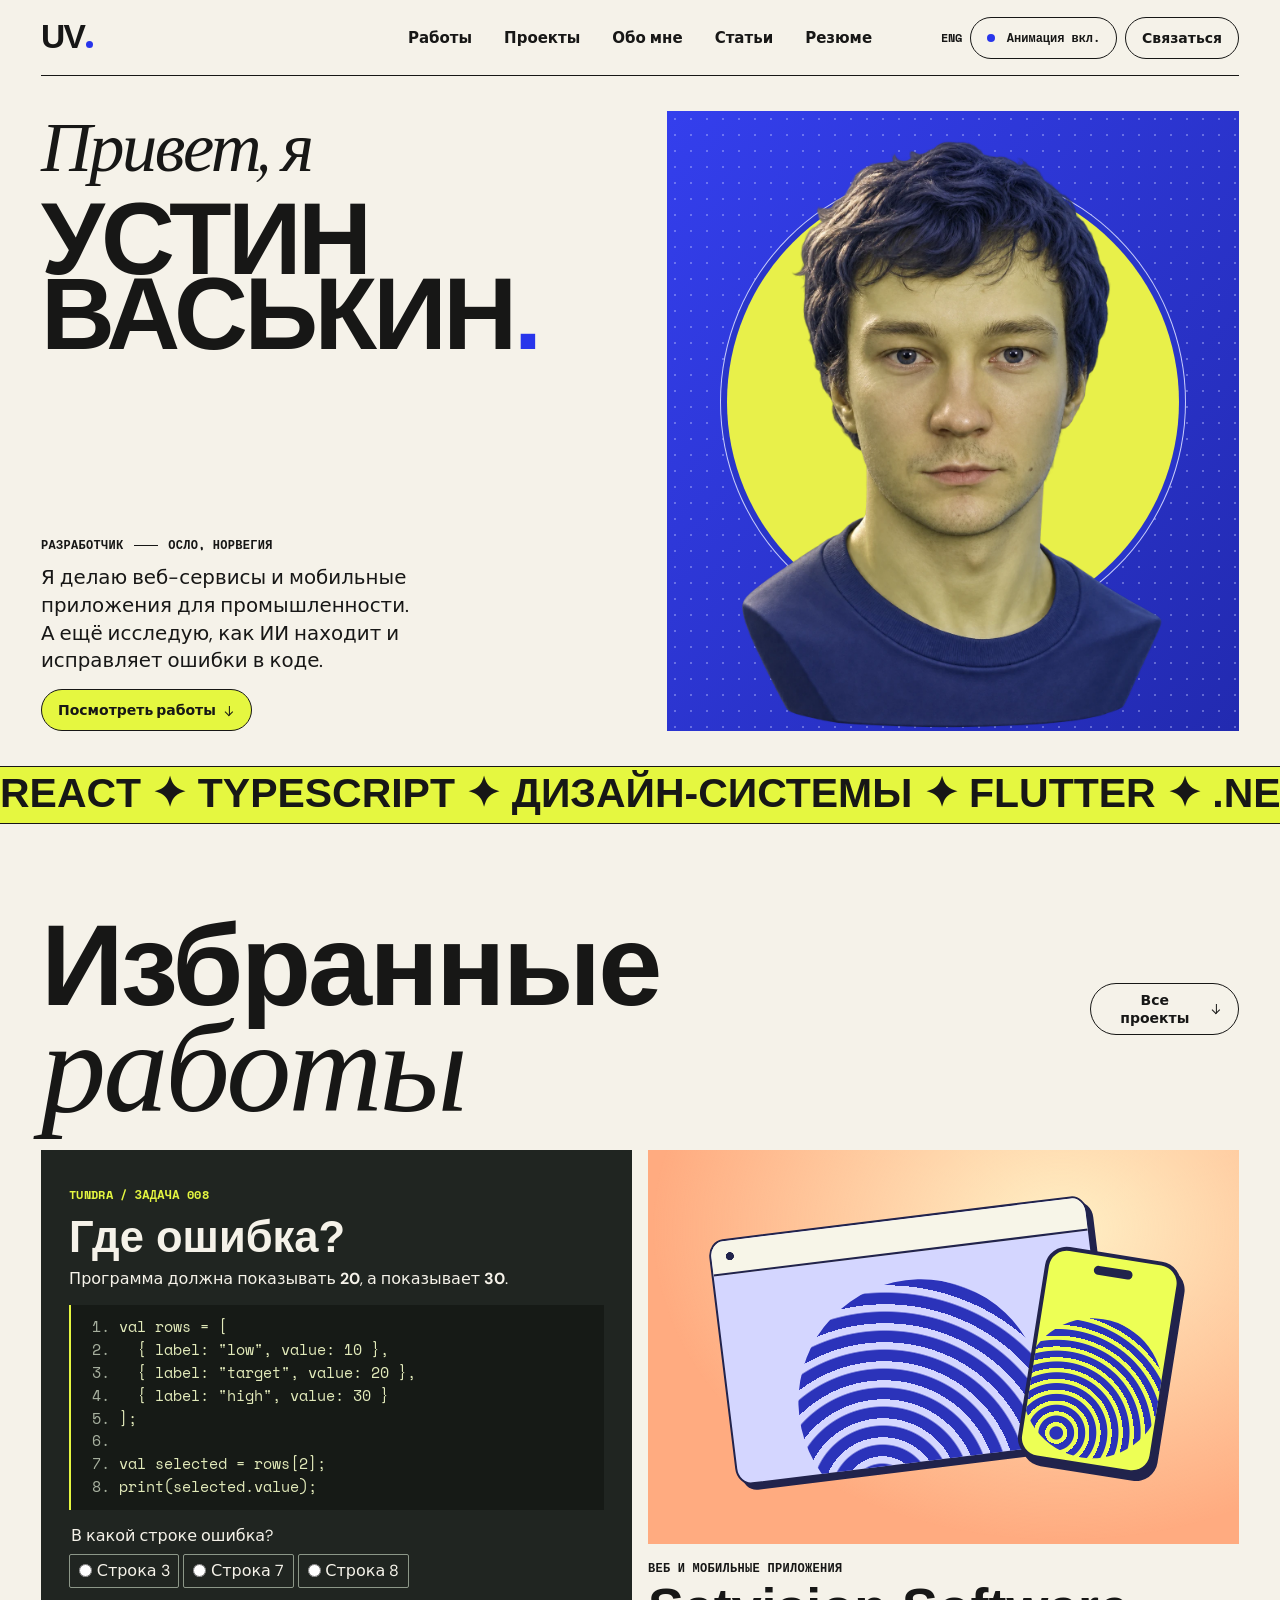
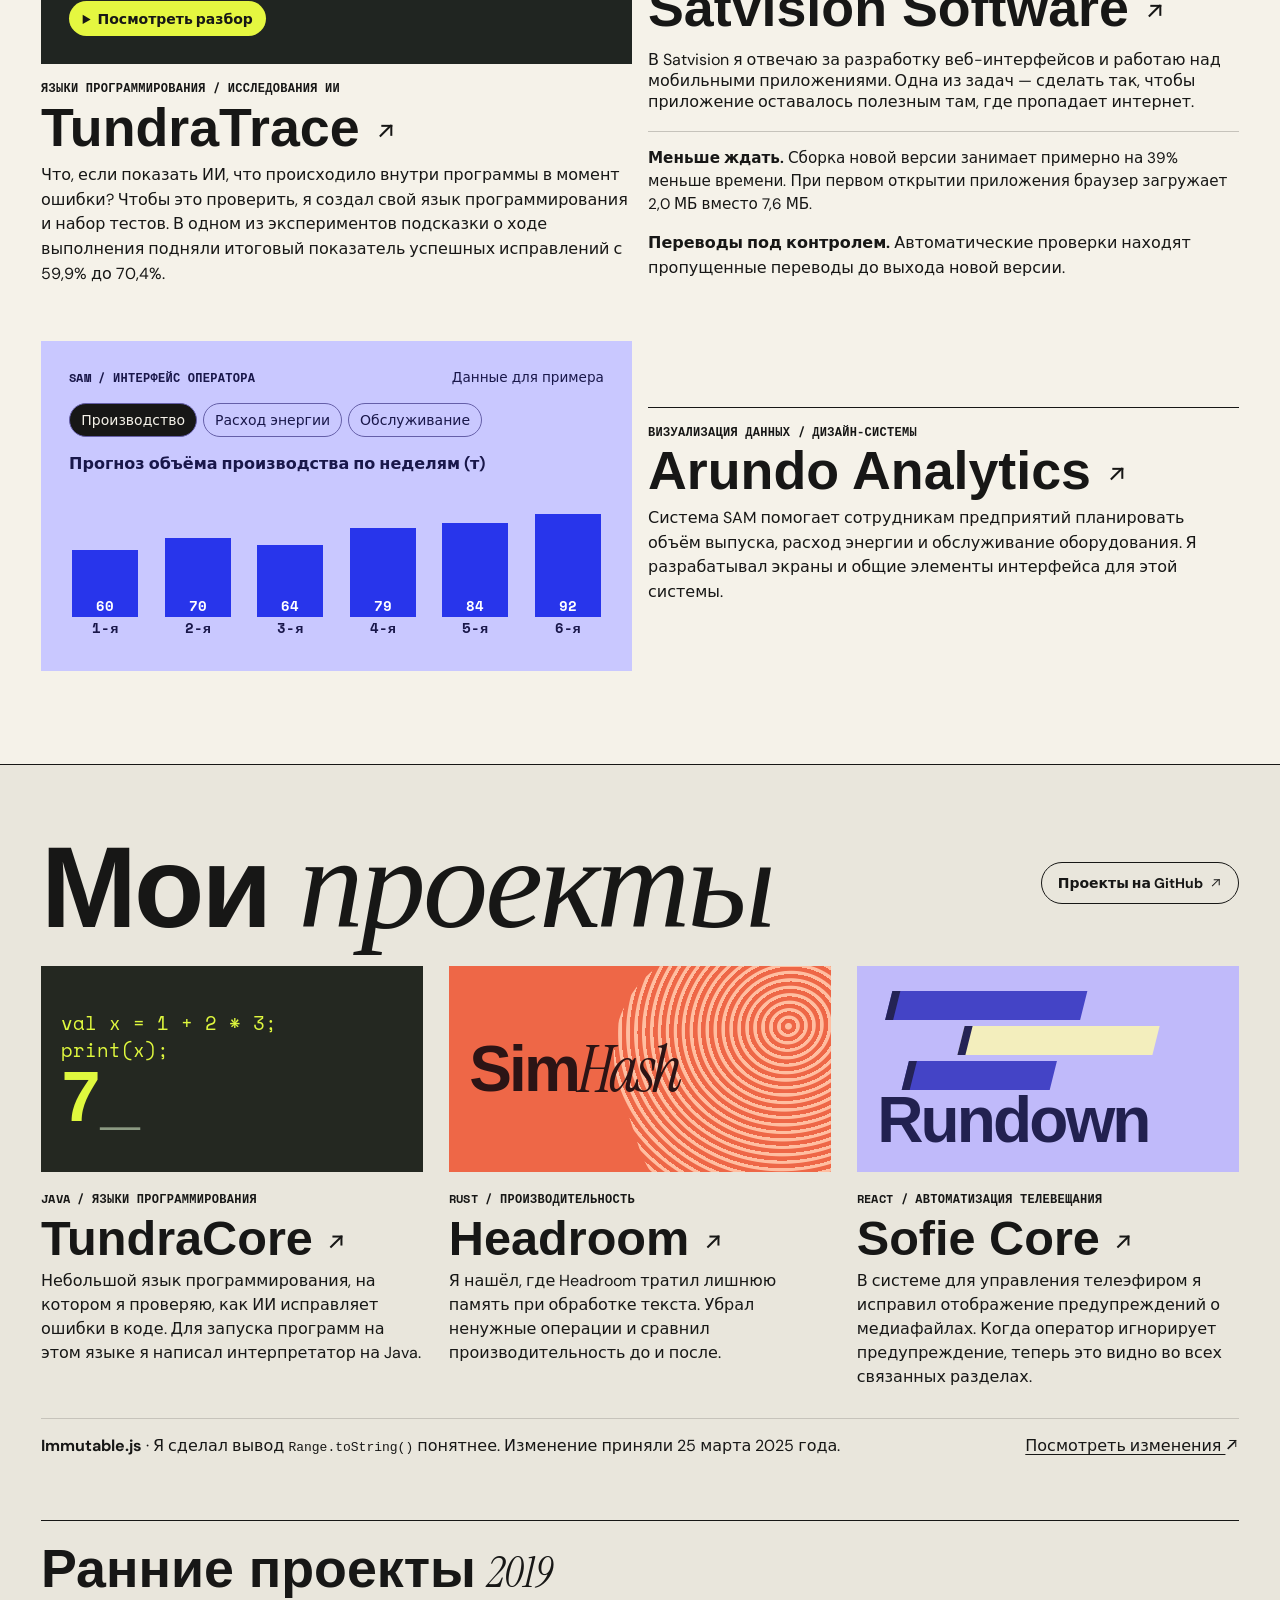
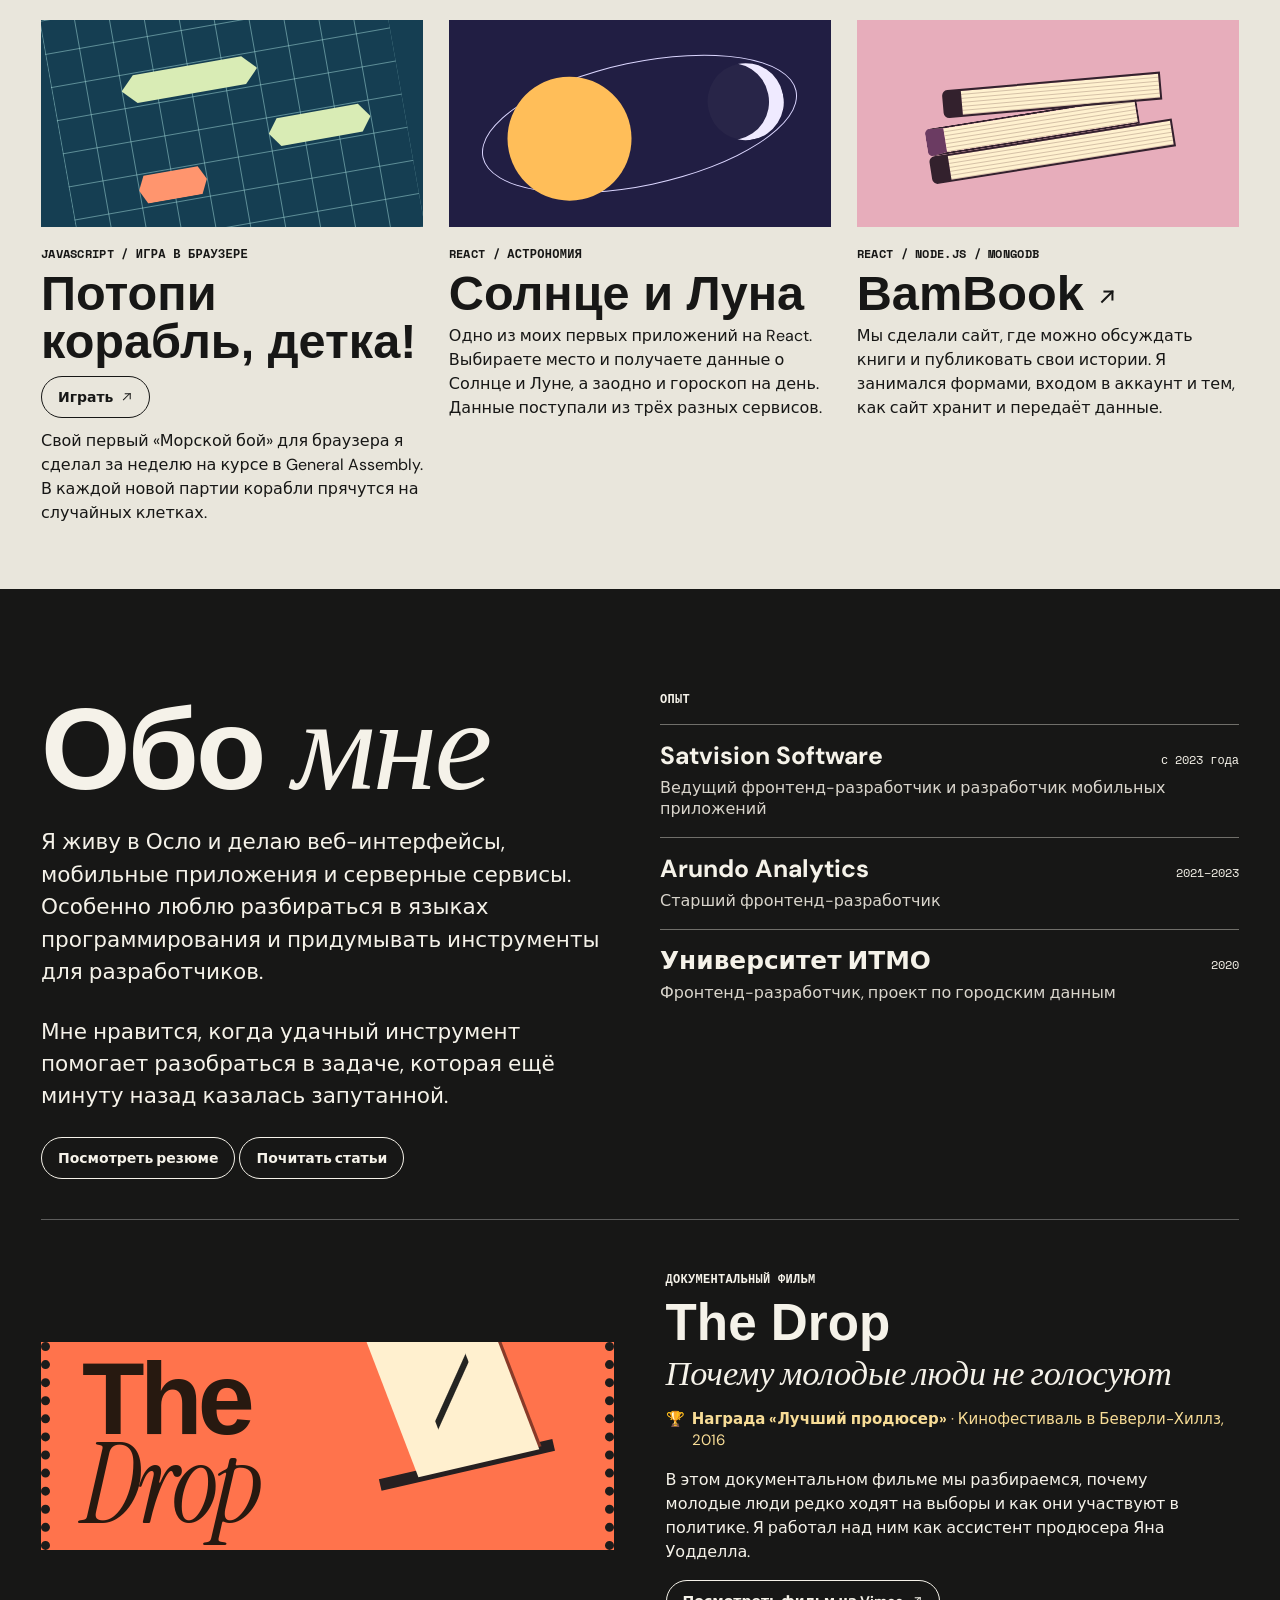
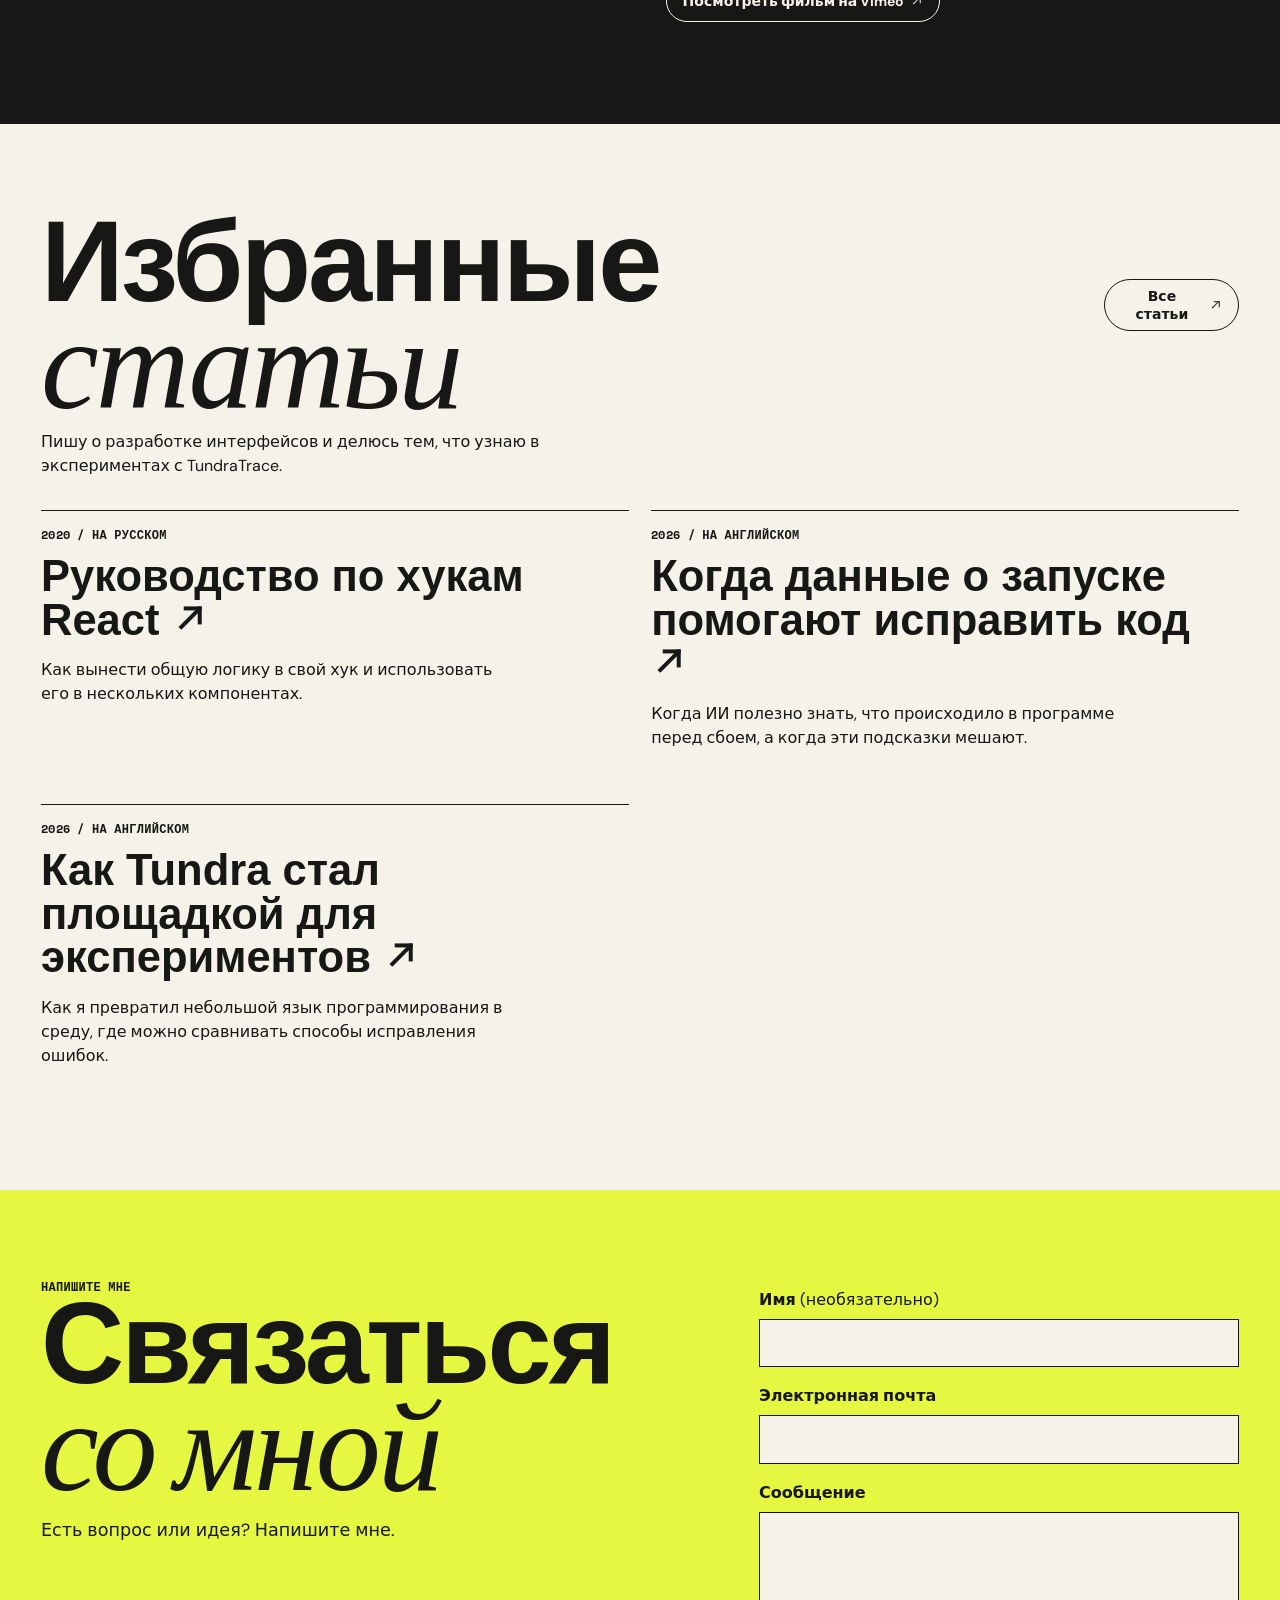
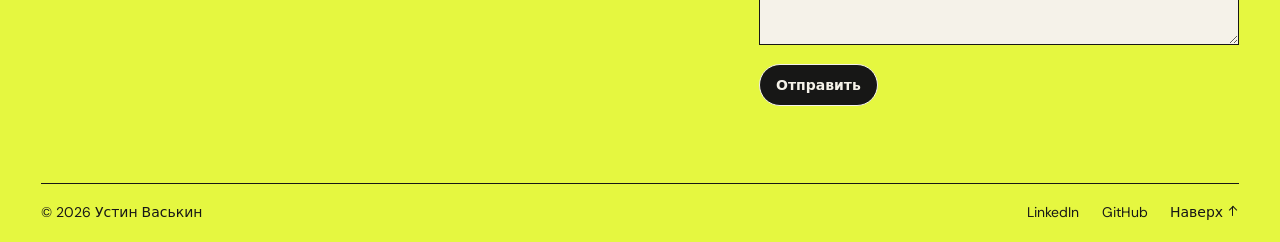
==== ru/index.html @ 50e92cd5 "Make the portfolio accessible to Russian-speaking visitors Add Russian versions of the portfolio, ré" ====
<!doctype html>
<html lang="ru">
<head>
  <meta charset="utf-8">
  <meta name="viewport" content="width=device-width, initial-scale=1">
  <meta name="description" content="Устин Васькин, разработчик из Осло. Мои проекты, статьи и исследования о том, как ИИ исправляет ошибки в коде.">
  <meta name="theme-color" content="#f5f2e9">
  <title>Устин Васькин — разработчик</title>
  <link rel="icon" href="../assets/favicon.svg" type="image/svg+xml">
  <link rel="stylesheet" href="../styles.css?v=12">
  <script src="./app.js?v=2" defer></script>
  <link rel="stylesheet" href="../assets/site-navigation.css?v=7">
  <script src="../assets/site-navigation.js?v=7" defer></script>
</head>
<body id="top">
  <a class="skip-link" href="#main">Перейти к содержимому</a>
  <header class="site-header">
    <div class="topbar">
      <a class="monogram" href="#top" aria-label="Устин Васькин, главная">UV<span class="monogram-dot" aria-hidden="true"></span></a>
      <nav id="site-menu" aria-label="Основная навигация">
        <a href="#work">Работы</a>
        <a href="#showroom">Проекты</a>
        <a href="#about">Обо мне</a>
        <a href="/articles/#start-here" hreflang="en" data-current-section="writing">Статьи</a>
        <a href="./resume.html">Резюме</a>
      </nav>
      <div class="top-actions">
        <a class="lang-switch" href="../" hreflang="en" lang="en" aria-label="English version">ENG</a>

        <button class="motion-toggle" type="button" aria-label="Анимация" aria-pressed="false" hidden>Анимация выкл.</button>
        <button class="pill menu-toggle" type="button" aria-expanded="false" aria-controls="site-menu" hidden>Меню</button>
        <a class="pill top-contact" href="#contact" data-contact-trigger>Связаться</a>
      </div>
    </div>
  </header>

  <main id="main">
    <section class="hero gutter" aria-labelledby="hero-title">
      <div class="hero-copy">
        <h1 id="hero-title" aria-label="Привет, я Устин Васькин.">
          <span class="hero-greeting">Привет, я</span>
          <span class="hero-line"><span>УСТИН</span></span>
          <span class="hero-line second-line"><span>ВАСЬКИН<span class="period">.</span></span></span>
        </h1>
        <div class="hero-intro">
          <div>
            <p class="eyebrow hero-role">РАЗРАБОТЧИК <span></span> ОСЛО, НОРВЕГИЯ</p>
            <p>Я делаю веб-сервисы и мобильные приложения для промышленности. А ещё исследую, как ИИ находит и исправляет ошибки в коде.</p>
          </div>
          <a class="pill primary-action" href="#work">Посмотреть работы <span class="site-icon site-icon--down" aria-hidden="true"></span></a>
        </div>
      </div>

      <figure class="art-panel" id="portrait">
        <div class="portrait-halo" aria-hidden="true"></div>
        <img class="hero-portrait" src="../assets/ustin-portrait-soft-light.webp" width="1076" height="1462" alt="Скульптурный портрет Устина Васькина на синем и салатовом фоне." fetchpriority="high">
      </figure>
    </section>

    <div class="ticker" aria-hidden="true">
      <div class="ticker-track">
        <span>REACT ✦ TYPESCRIPT ✦ ДИЗАЙН-СИСТЕМЫ ✦ FLUTTER ✦ .NET ✦</span>
        <span>REACT ✦ TYPESCRIPT ✦ ДИЗАЙН-СИСТЕМЫ ✦ FLUTTER ✦ .NET ✦</span>
        <span>REACT ✦ TYPESCRIPT ✦ ДИЗАЙН-СИСТЕМЫ ✦ FLUTTER ✦ .NET ✦</span>
        <span>REACT ✦ TYPESCRIPT ✦ ДИЗАЙН-СИСТЕМЫ ✦ FLUTTER ✦ .NET ✦</span>
        <span>REACT ✦ TYPESCRIPT ✦ ДИЗАЙН-СИСТЕМЫ ✦ FLUTTER ✦ .NET ✦</span>
        <span>REACT ✦ TYPESCRIPT ✦ ДИЗАЙН-СИСТЕМЫ ✦ FLUTTER ✦ .NET ✦</span>
        <span>REACT ✦ TYPESCRIPT ✦ ДИЗАЙН-СИСТЕМЫ ✦ FLUTTER ✦ .NET ✦</span>
        <span>REACT ✦ TYPESCRIPT ✦ ДИЗАЙН-СИСТЕМЫ ✦ FLUTTER ✦ .NET ✦</span>
      </div>
    </div>

    <section id="work" class="work gutter">
      <div class="section-heading">
        <h2>Избранные <em>работы</em></h2>
        <a class="pill" href="#showroom">Все проекты <span class="site-icon site-icon--down" aria-hidden="true"></span></a>
      </div>

      <div class="projects">
        <article class="project project-research">
          <div class="trace-desk" id="tundra-demo">
            <p class="eyebrow">TUNDRA / ЗАДАЧА 008</p>
            <h4>Где ошибка?</h4>
            <p>Программа должна показывать <strong>20</strong>, а показывает <strong>30</strong>.</p>
            <ol class="trace-code" aria-label="Код примера на Tundra">
              <li><code>val rows = [</code></li>
              <li><code>  { label: "low", value: 10 },</code></li>
              <li><code>  { label: "target", value: 20 },</code></li>
              <li><code>  { label: "high", value: 30 }</code></li>
              <li><code>];</code></li>
              <li aria-label="Пустая строка"><code> </code></li>
              <li data-bug-line><code>val selected = rows[2];</code></li>
              <li><code>print(selected.value);</code></li>
            </ol>
            <fieldset class="trace-guess" hidden>
              <legend>В какой строке ошибка?</legend>
              <label><input type="radio" name="trace-line" value="3"> Строка 3</label>
              <label><input type="radio" name="trace-line" value="7"> Строка 7</label>
              <label><input type="radio" name="trace-line" value="8"> Строка 8</label>
            </fieldset>
            <p class="guess-feedback" role="status" aria-atomic="true">
              <strong class="trace-verdict" hidden>✓ ОШИБКА НАЙДЕНА</strong>
              <span class="trace-hint"></span>
            </p>
            <details class="trace-result">
              <summary><span>Посмотреть разбор</span><span>Скрыть разбор</span></summary>
              <div class="trace-answer">
                <p>В этом списке счёт начинается с нуля. Поэтому <code>rows[2]</code> берёт третью запись со значением 30. Чтобы выбрать вторую запись и получить 20, в строке 7 нужно заменить <code>rows[2]</code> на <code>rows[1]</code>.</p>
                <a href="https://github.com/ustinvaskin/TundraTrace-artifacts/blob/main/bench/results/experiments/20260515-144516-thesis-scale-final-2026-05-15/deepseek-coder-6.7b/prompts/repair_008_wrong_index_nested_list__provenance-assisted__trial-01.txt">Открыть пример из эксперимента <span class="site-icon site-icon--external" aria-hidden="true"></span></a>
              </div>
            </details>
          </div>
          <div class="project-copy">
            <p class="eyebrow">ЯЗЫКИ ПРОГРАММИРОВАНИЯ / ИССЛЕДОВАНИЯ ИИ</p>
            <h3><a href="./tundra.html">TundraTrace <span class="site-icon site-icon--external" aria-hidden="true"></span></a></h3>
            <p>Что, если показать ИИ, что происходило внутри программы в момент ошибки? Чтобы это проверить, я создал свой язык программирования и набор тестов. В одном из экспериментов подсказки о ходе выполнения подняли итоговый показатель успешных исправлений с 59,9% до 70,4%.</p>
          </div>
        </article>

        <article id="satvision" class="project project-satvision">
          <div class="project-art satvision-art" aria-hidden="true">
            <div class="device-pair">
              <div class="web-frame"><i class="device-orb"></i></div>
              <div class="mobile-frame"><i class="device-orb"></i></div>
            </div>
          </div>
          <div class="project-copy">
            <p class="eyebrow">ВЕБ И МОБИЛЬНЫЕ ПРИЛОЖЕНИЯ</p>
            <h3><a href="./satos.html">Satvision Software <span class="site-icon site-icon--external" aria-hidden="true"></span></a></h3>
            <p>В Satvision я отвечаю за разработку веб-интерфейсов и работаю над мобильными приложениями. Одна из задач — сделать так, чтобы приложение оставалось полезным там, где пропадает интернет.</p>
            <div class="outcomes">
              <p><strong>Меньше ждать.</strong> Сборка новой версии занимает примерно на 39% меньше времени. При первом открытии приложения браузер загружает 2,0 МБ вместо 7,6 МБ.</p>
              <p><strong>Переводы под контролем.</strong> Автоматические проверки находят пропущенные переводы до выхода новой версии.</p>
            </div>
          </div>
        </article>

        <article class="project project-arundo">
          <figure class="sam-chart" id="sam">
            <figcaption><span class="eyebrow">SAM / ИНТЕРФЕЙС ОПЕРАТОРА</span><span>Данные для примера</span></figcaption>
            <div class="chart-controls" role="group" aria-label="Показатель на диаграмме" hidden>
              <button type="button" data-series="production" aria-pressed="true">Производство</button>
              <button type="button" data-series="energy" aria-pressed="false">Расход энергии</button>
              <button type="button" data-series="maintenance" aria-pressed="false">Обслуживание</button>
            </div>
            <p class="metric-caption" aria-live="polite">Прогноз объёма производства по неделям (т)</p>
            <ol class="metric-bars" aria-label="Показатели за шесть недель">
              <li style="--bar:60%"><b>60</b><span>1-я</span></li>
              <li style="--bar:70%"><b>70</b><span>2-я</span></li>
              <li style="--bar:64%"><b>64</b><span>3-я</span></li>
              <li style="--bar:79%"><b>79</b><span>4-я</span></li>
              <li style="--bar:84%"><b>84</b><span>5-я</span></li>
              <li style="--bar:92%"><b>92</b><span>6-я</span></li>
            </ol>
          </figure>
          <div class="project-copy">
            <p class="eyebrow">ВИЗУАЛИЗАЦИЯ ДАННЫХ / ДИЗАЙН-СИСТЕМЫ</p>
            <h3><a href="https://www.arundo.com/">Arundo Analytics <span class="site-icon site-icon--external" aria-hidden="true"></span></a></h3>
            <p>Система SAM помогает сотрудникам предприятий планировать объём выпуска, расход энергии и обслуживание оборудования. Я разрабатывал экраны и общие элементы интерфейса для этой системы.</p>
          </div>
        </article>
      </div>
    </section>

    <section id="showroom" class="showroom gutter" aria-labelledby="showroom-title">
      <div class="section-heading">
        <h2 id="showroom-title">Мои <em>проекты</em></h2>
        <a class="pill" href="https://github.com/ustinvaskin?tab=repositories">Проекты на GitHub <span class="site-icon site-icon--external" aria-hidden="true"></span></a>
      </div>
      <div class="exhibits">
        <article class="exhibit">
          <div class="specimen specimen-code" aria-hidden="true">
            <code>val x = 1 + 2 * 3;<br>print(x);</code>
            <b>7<span>_</span></b>
          </div>
          <p class="eyebrow">JAVA / ЯЗЫКИ ПРОГРАММИРОВАНИЯ</p>
          <h3><a href="https://github.com/ustinvaskin/TundraCore">TundraCore <span class="site-icon site-icon--external" aria-hidden="true"></span></a></h3>
          <p>Небольшой язык программирования, на котором я проверяю, как ИИ исправляет ошибки в коде. Для запуска программ на этом языке я написал интерпретатор на Java.</p>
        </article>
        <article class="exhibit">
          <div class="specimen specimen-hash" aria-hidden="true">
            <div class="hash-disc"></div>
            <b>Sim<em>Hash</em></b>
          </div>
          <p class="eyebrow">RUST / ПРОИЗВОДИТЕЛЬНОСТЬ</p>
          <h3><a href="https://github.com/ustinvaskin/headroom-kth-submission/commit/459674f52ee320e0ea82362a5a4c8270438006a8">Headroom <span class="site-icon site-icon--external" aria-hidden="true"></span></a></h3>
          <p>Я нашёл, где Headroom тратил лишнюю память при обработке текста. Убрал ненужные операции и сравнил производительность до и после.</p>
        </article>
        <article class="exhibit">
          <div class="specimen specimen-sofie" aria-hidden="true">
            <div class="rundown"><i></i><i></i><i></i></div>
            <b>Rundown</b>
          </div>
          <p class="eyebrow">REACT / АВТОМАТИЗАЦИЯ ТЕЛЕВЕЩАНИЯ</p>
          <h3><a href="https://github.com/ustinvaskin/sofie-core/commit/2e58ca8d8d4917bc466f377754a61666eb239434">Sofie Core <span class="site-icon site-icon--external" aria-hidden="true"></span></a></h3>
          <p>В системе для управления телеэфиром я исправил отображение предупреждений о медиафайлах. Когда оператор игнорирует предупреждение, теперь это видно во всех связанных разделах.</p>
        </article>
      </div>
      <aside class="patch-note" aria-label="Вклад в проект с открытым кодом">
        <p><strong>Immutable.js</strong> · Я сделал вывод <code>Range.toString()</code> понятнее. Изменение приняли 25 марта 2025 года.</p>
        <a href="https://github.com/immutable-js/immutable-js/pull/2075/files">Посмотреть изменения <span class="site-icon site-icon--external" aria-hidden="true"></span></a>
      </aside>
      <div id="early-projects" class="early-projects">
        <h3 class="early-heading">Ранние проекты <span>2019</span></h3>
        <div class="exhibits">
          <article class="exhibit">
            <div class="specimen fleet-art" aria-hidden="true">
              <div class="fleet-grid"><i></i><i></i><i></i></div>
            </div>
            <p class="eyebrow">JAVASCRIPT / ИГРА В БРАУЗЕРЕ</p>
            <h4>Потопи корабль, детка!</h4>
            <a class="pill play-game-link" href="./games/sink-a-ship/game.html">Играть <span class="site-icon site-icon--external" aria-hidden="true"></span></a>
            <p>Свой первый «Морской бой» для браузера я сделал за неделю на курсе в General Assembly. В каждой новой партии корабли прячутся на случайных клетках.</p>
          </article>
          <article class="exhibit">
            <div class="specimen lunar-art" aria-hidden="true">
              <div class="lunar-orbit"></div>
            </div>
            <p class="eyebrow">REACT / АСТРОНОМИЯ</p>
            <h4>Солнце и Луна</h4>
            <p>Одно из моих первых приложений на React. Выбираете место и получаете данные о Солнце и Луне, а заодно и гороскоп на день. Данные поступали из трёх разных сервисов.</p>
          </article>
          <article class="exhibit">
            <div class="specimen library-art" aria-hidden="true">
              <div class="book-stack"><i></i><i></i><i></i></div>
            </div>
            <p class="eyebrow">REACT / NODE.JS / MONGODB</p>
            <h4><a href="https://github.com/Deni402/project-3">BamBook <span class="site-icon site-icon--external" aria-hidden="true"></span></a></h4>
            <p>Мы сделали сайт, где можно обсуждать книги и публиковать свои истории. Я занимался формами, входом в аккаунт и тем, как сайт хранит и передаёт данные.</p>
          </article>
        </div>
      </div>
    </section>

    <section id="about" class="about gutter">
      <div class="about-copy">
        <h2>Обо <em>мне</em></h2>
        <p>Я живу в Осло и делаю веб-интерфейсы, мобильные приложения и серверные сервисы. Особенно люблю разбираться в языках программирования и придумывать инструменты для разработчиков.</p>
        <p>Мне нравится, когда удачный инструмент помогает разобраться в задаче, которая ещё минуту назад казалась запутанной.</p>
        <a class="pill" href="./resume.html">Посмотреть резюме</a>
        <a class="pill" href="#writing">Почитать статьи</a>
      </div>
      <div class="experience">
        <h3 class="eyebrow">ОПЫТ</h3>
        <dl>
          <div><dt>Satvision Software <span>с 2023 года</span></dt><dd>Ведущий фронтенд-разработчик и разработчик мобильных приложений</dd></div>
          <div><dt>Arundo Analytics <span>2021–2023</span></dt><dd>Старший фронтенд-разработчик</dd></div>
          <div><dt><a href="https://en.itmo.ru/">Университет ИТМО</a> <span>2020</span></dt><dd>Фронтенд-разработчик, проект по городским данным</dd></div>
        </dl>
      </div>
      <article class="film" id="film">
        <div class="film-poster" aria-hidden="true">
          <i class="ballot-slot"></i>
          <strong>The<br><em>Drop</em></strong>
        </div>
        <div class="film-copy">
          <p class="eyebrow">ДОКУМЕНТАЛЬНЫЙ ФИЛЬМ</p>
          <h3>The Drop<span>Почему молодые люди не голосуют</span></h3>
          <a class="film-award" href="https://beverlyhillsfilmfestival.com/2016-winners/">
            <span aria-hidden="true">🏆</span>
            <span><strong>Награда «Лучший продюсер»</strong> · Кинофестиваль в Беверли-Хиллз, 2016</span>
          </a>
          <p>В этом документальном фильме мы разбираемся, почему молодые люди редко ходят на выборы и как они участвуют в политике. Я работал над ним как ассистент продюсера Яна Уодделла.</p>
          <a class="pill" href="https://vimeo.com/ondemand/thedrop">Посмотреть фильм на Vimeo <span class="site-icon site-icon--external" aria-hidden="true"></span></a>
        </div>
      </article>
    </section>

    <section class="writing gutter" id="writing" aria-labelledby="writing-title">
      <div class="section-heading">
        <h2 id="writing-title">Избранные <em>статьи</em></h2>
        <a class="pill" href="https://ustinvaskin.github.io/articles/">Все статьи <span class="site-icon site-icon--external" aria-hidden="true"></span></a>
      </div>
      <p class="writing-intro">Пишу о разработке интерфейсов и делюсь тем, что узнаю в экспериментах с TundraTrace.</p>
      <div class="reading-pair">
        <article>
          <p class="eyebrow">2020 / НА РУССКОМ</p>
          <h3><a hreflang="ru" href="https://ustinvaskin.github.io/articles/2020/11/11/React-Hooks.html">Руководство по хукам React <span class="site-icon site-icon--external" aria-hidden="true"></span></a></h3>
          <p>Как вынести общую логику в свой хук и использовать его в нескольких компонентах.</p>
        </article>
        <article>
          <p class="eyebrow">2026 / НА АНГЛИЙСКОМ</p>
          <h3><a hreflang="en" href="https://ustinvaskin.github.io/articles/2026/05/18/When-Runtime-Evidence-Helps-LLMs-Repair-Code-and-When-It-Does-Not.html">Когда данные о запуске помогают исправить код <span class="site-icon site-icon--external" aria-hidden="true"></span></a></h3>
          <p>Когда ИИ полезно знать, что происходило в программе перед сбоем, а когда эти подсказки мешают.</p>
        </article>
        <article>
          <p class="eyebrow">2026 / НА АНГЛИЙСКОМ</p>
          <h3><a hreflang="en" href="https://ustinvaskin.github.io/articles/2026/05/13/Building-Tundra-Language-and-Interpreter-Part-4-From-Grammar-to-Testbed.html">Как Tundra стал площадкой для экспериментов <span class="site-icon site-icon--external" aria-hidden="true"></span></a></h3>
          <p>Как я превратил небольшой язык программирования в среду, где можно сравнивать способы исправления ошибок.</p>
        </article>
      </div>
    </section>
  </main>

  <footer id="contact" class="contact gutter">
    <div class="contact-main">
      <div><p class="eyebrow">НАПИШИТЕ МНЕ</p><h2>Связаться <em>со мной</em></h2><p>Есть вопрос или идея? Напишите мне.</p></div>
      <form class="contact-form" id="contact-form" method="post" action="https://formspree.io/f/xldnekqn">
        <fieldset>
          <label for="contact-name">Имя <span>(необязательно)</span></label>
          <input id="contact-name" name="name" type="text" autocomplete="name" maxlength="100">
          <label for="contact-email">Электронная почта</label>
          <input id="contact-email" name="email" type="email" autocomplete="email" maxlength="254" required>
          <label for="contact-message">Сообщение</label>
          <textarea id="contact-message" name="message" rows="5" maxlength="5000" required></textarea>
          <div class="contact-trap" aria-hidden="true">
            <label for="contact-gotcha">Оставьте это поле пустым</label>
            <input id="contact-gotcha" type="text" name="_gotcha" tabindex="-1" autocomplete="off">
          </div>
          <button class="pill" type="submit">Отправить</button>
        </fieldset>
        <p class="contact-status" role="status" aria-live="polite"></p>
      </form>
    </div>
    <div class="footer-links">
      <span>© <span id="footer-year">2026</span> Устин Васькин</span>
      <a href="https://www.linkedin.com/in/ustinvaskin/">LinkedIn</a>
      <a href="https://github.com/ustinvaskin">GitHub</a>
      <a href="#top">Наверх <span class="site-icon site-icon--up" aria-hidden="true"></span></a>
    </div>
  </footer>
</body>
</html>
---- styles.css ----
@import url("https://fonts.googleapis.com/css2?family=Barlow+Condensed:wght@700;800;900&family=DM+Sans:wght@400;500;600;700&family=Instrument+Serif:ital@0;1&family=Space+Mono:wght@400;700&display=swap");

:root {
  --paper: #f5f2e9;
  --ink: #171716;
  --blue: #2835eb;
  --acid: #e5f740;
  --orange: #ff593b;
  --line: #c6c3bb;
  --gutter: clamp(1rem, 3.2vw, 4.5rem);
  --display: "Barlow Condensed", Impact, "Arial Narrow", sans-serif;
  --serif: "Instrument Serif", Georgia, serif;
  --mono: "Space Mono", monospace;
  --body: "DM Sans", system-ui, sans-serif;
  color: var(--ink);
  background: var(--paper);
  font-family: var(--body);
}

*, *::before, *::after { box-sizing: border-box; }
body { margin: 0; }
a { color: inherit; text-decoration: none; }
button { font: inherit; }
button[hidden] { display: none; }
:focus-visible { outline: 2px solid currentColor; outline-offset: 5px; }
::selection { background: var(--acid); color: var(--ink); }
.gutter { padding-inline: var(--gutter); }

.skip-link {
  position: absolute;
  z-index: 10;
  top: 1rem;
  left: var(--gutter);
  padding: .7rem 1rem;
  background: var(--acid);
  transform: translateY(-200%);
}
.skip-link:focus { transform: none; }

.topbar {
  margin-inline: var(--gutter);
  min-height: 76px;
  display: grid;
  grid-template-columns: 1fr auto 1fr;
  align-items: center;
  gap: 1.2rem;
  border-bottom: 1px solid var(--ink);
}

.monogram {
  justify-self: start;
  font: 900 2.1rem/.85 var(--display);
  letter-spacing: -.05em;
}
.monogram span, .period { color: var(--blue); }
.topbar nav, .top-actions { display: flex; align-items: center; gap: clamp(.7rem, 2.5vw, 2.5rem); }
.topbar nav { font-size: .9375rem; font-weight: 700; }
.topbar nav a:hover, .footer-links a:hover, .experience a:hover { text-decoration: underline; }
.top-actions { justify-self: end; }
.pill, .motion-toggle {
  display: inline-flex;
  align-items: center;
  justify-content: center;
  gap: .75rem;
  min-height: 42px;
  padding: .45rem 1rem;
  border: 1px solid currentColor;
  border-radius: 50px;
  background: transparent;
  color: inherit;
  cursor: pointer;
  font-size: .875rem;
  font-weight: 700;
  white-space: nowrap;
  transition: background-color .2s ease, color .2s ease;
}
.pill:hover, .motion-toggle:hover { background: var(--ink); color: var(--paper); }
.motion-toggle { font: 700 .75rem/1 var(--mono); }
.motion-toggle::before {
  width: .5rem;
  height: .5rem;
  border-radius: 50%;
  background: #736f65;
  content: "";
}
.motion-toggle[aria-pressed="true"]::before { background: var(--blue); }
.motion-toggle[aria-pressed="true"]:hover::before { background: var(--acid); }

.eyebrow, .art-label {
  margin: 0;
  font: 700 .75rem/1.4 var(--mono);
  letter-spacing: .025em;
}
.hero {
  display: grid;
  grid-template-columns: minmax(0, 1fr) minmax(0, 1fr);
  gap: clamp(1.25rem, 4.2vw, 5rem);
  min-height: min(690px, 82svh);
  padding-block: clamp(1.15rem, 2.7vw, 3rem);
}
.hero-copy { display: flex; flex-direction: column; justify-content: space-between; gap: 1.5rem; }
.hero-role { display: flex; align-items: center; gap: .65rem; }
.hero-role span { height: 1px; width: 1.5rem; background: currentColor; }
.hero h1 {
  margin: 0;
  font: 900 clamp(6rem, 16.2vw, 20rem)/.73 var(--display);
  letter-spacing: -.035em;
}
.hero-line { display: block; overflow: clip; padding-bottom: .105em; margin-bottom: -.105em; }
.hero-line > span { display: block; transform-origin: bottom left; }
[data-motion="on"] .hero .hero-line > span { animation: type-in .85s cubic-bezier(.18,.8,.22,1) both; }
[data-motion="on"] .hero .second-line > span { animation-delay: .11s; }
.hero-intro { display: flex; flex-wrap: wrap; align-items: start; gap: .9rem 1.5rem; }
.hero-intro p { margin: 0; max-width: 27ch; font-size: clamp(1rem, 1.55vw, 1.3rem); line-height: 1.4; }
.primary-action { background: var(--acid); border-color: var(--ink); color: var(--ink); }

.art-panel {
  position: relative;
  isolation: isolate;
  overflow: hidden;
  min-height: 390px;
  margin: 0;
  background-color: #2436cf;
  background-image: radial-gradient(circle, #c1c6ff65 1px, transparent 1.4px),
    linear-gradient(130deg, #343fed, #222ab0);
  background-size: 16px 16px, cover;
}
.portrait-halo {
  position: absolute;
  width: 79%;
  aspect-ratio: 1;
  left: 50%;
  top: 47%;
  transform: translate(-50%, -50%);
  border-radius: 50%;
  background: #e8f04a;
  box-shadow: 0 0 0 6px #2935ca, 0 0 0 7px #c8cdfa;
}
.hero-portrait {
  position: absolute;
  left: 0;
  bottom: 0;
  width: 100%;
  height: 96%;
  object-fit: contain;
}
.ticker { overflow: hidden; background: var(--acid); border-block: 1px solid var(--ink); }
.ticker-track {
  display: flex;
  width: max-content;
  font: 800 clamp(1.4rem, 3.2vw, 3rem)/1 var(--display);
  padding: .4rem 0 .56rem;
}
.ticker-track span { padding-right: .3em; white-space: nowrap; }
[data-motion="on"] .ticker-track { animation: ticker 22s linear infinite; }

.work { padding-block: clamp(3.5rem, 7.3vw, 8rem); }
.section-heading, .contact-main {
  display: flex;
  justify-content: space-between;
  align-items: baseline;
  gap: 1rem;
  margin-bottom: 1.8rem;
}
h2 {
  margin: 0;
  font: 800 clamp(4rem, 9vw, 10rem)/.83 var(--display);
  letter-spacing: -.025em;
}
h2 em { font: italic 400 1.13em/.83 var(--serif); }
.projects { display: grid; grid-template-columns: repeat(2, minmax(0, 1fr)); gap: 3.4rem 1rem; }
.project-art {
  position: relative;
  width: 100%;
  min-width: 0;
  min-height: 230px;
  aspect-ratio: 1.5;
  overflow: hidden;
  isolation: isolate;
  display: grid;
  place-items: center;
}
.art-label { position: absolute; z-index: 1; top: 1rem; left: 1rem; }
/* Two formats of the same interface, drawn as a folded-paper poster. */
.satvision-art {
  background: radial-gradient(ellipse at 70% 20%, #fff0c5, transparent 70%), #ffab80;
}
.device-pair {
  position: relative;
  width: 75%;
  aspect-ratio: 1.65;
  transform: rotate(-7deg);
}
.web-frame, .mobile-frame {
  --frame-color: #21234c;
  position: absolute;
  isolation: isolate;
  overflow: hidden;
  border: 2px solid var(--frame-color);
  box-shadow: 5px 6px 0 var(--frame-color);
  background: #d4d6ff;
}
.web-frame { inset: 0 14% 8% 0; border-radius: 4% / 7%; }
.web-frame::before {
  content: "";
  position: absolute;
  inset: 0 0 auto;
  height: 14%;
  border-bottom: 2px solid var(--frame-color);
  background: radial-gradient(circle, #21234c 33%, transparent 37%) 3% center / 4% 55% no-repeat, #f7f5e8;
}
.mobile-frame {
  inset: 22% 0 -2% 69%;
  border-width: 4px;
  border-radius: 16% / 10%;
  background: #edff55;
  transform: rotate(16deg);
}
.mobile-frame::after {
  content: "";
  position: absolute;
  inset: 5% 35% auto;
  height: 4%;
  border-radius: 1rem;
  background: var(--frame-color);
}
.device-orb {
  position: absolute;
  width: 65%;
  aspect-ratio: 1;
  left: 18%;
  top: 25%;
  border-radius: 50%;
  background: repeating-radial-gradient(ellipse at 20% 78%, #2b33ba 0 4%, transparent 4.6% 7%);
  transform: rotate(-17deg);
}
.mobile-frame .device-orb { width: 108%; top: 30%; left: -6%; }

.project-arundo { display: grid; grid-column: 1 / -1; grid-template-columns: 1fr 1fr; gap: 1rem; }
.mobile-frame { transition: transform .55s cubic-bezier(.2,.8,.25,1); }
[data-motion="on"] .project-satvision:is(:hover, :focus-within) .mobile-frame { transform: translate(4%, -5%) rotate(9deg); }
.project-copy { padding-top: 1rem; }
.project-arundo .project-copy { border-top: 1px solid var(--ink); align-self: center; }
.project-copy h3 { margin: .3rem 0 .6rem; font: 800 clamp(2.4rem, 4.2vw, 5rem)/.95 var(--display); }
.project-copy h3 span { display: inline-block; font-size: .46em; vertical-align: middle; }
.project-copy h3 a:hover { color: var(--blue); }
.project-copy p:last-child { max-width: 62ch; margin: 0; font-size: 1rem; line-height: 1.55; }

.about {
  display: grid;
  grid-template-columns: 1fr 1fr;
  gap: 2.5rem;
  padding-block: clamp(3.5rem, 8vw, 9rem);
  background: var(--ink);
  color: var(--paper);
}
.about-copy p { max-width: 38ch; margin: 1.7rem 0 1.5rem; font-size: clamp(1rem, 1.8vw, 1.35rem); line-height: 1.5; }
.about .pill:hover { background: var(--paper); color: var(--ink); }
.experience dl { margin: 1rem 0 0; }
.experience dl > div { border-top: 1px solid #f5f2e966; padding: .9rem 0 1.1rem; }
.experience dt { display: flex; justify-content: space-between; gap: .8rem; align-items: baseline; font-size: clamp(1.05rem, 2vw, 1.55rem); font-weight: 700; }
.experience dt span { font: .75rem var(--mono); white-space: nowrap; }
.experience dd { margin: .3rem 0 0; color: #d9d5cc; }

.contact { background: var(--acid); padding-block: clamp(3rem, 7vw, 8rem) 1.3rem; }
.contact-main { align-items: end; margin-bottom: clamp(2rem, 6vw, 7rem); }
.contact-main .pill { background: var(--ink); color: var(--paper); }
.contact-main .pill:hover { background: var(--paper); color: var(--ink); }
.footer-links { padding-top: 1.2rem; border-top: 1px solid var(--ink); display: flex; flex-wrap: wrap; gap: .75rem 1.4rem; font-size: .875rem; }
.footer-links > :first-child { margin-right: auto; }

@keyframes type-in {
  from { transform: translateY(108%) skewY(10deg) scaleX(.78); }
  to { transform: none; }
}
@keyframes ticker { to { transform: translateX(-50%); } }
@keyframes art-in {
  from { transform: perspective(950px) rotateX(16deg) scale(.9); opacity: .45; }
  to { transform: none; opacity: 1; }
}
@supports (animation-timeline: view()) {
  [data-motion="on"] .project-art { animation: art-in linear both; animation-timeline: view(); animation-range: entry 0% entry 100%; }
}

@media (max-width: 850px) {
  .hero { gap: 1.4rem; }
  .art-panel { min-height: 350px; aspect-ratio: auto; }
  .section-heading { align-items: end; }
  .section-heading .eyebrow { text-align: right; }
}

@media (max-width: 670px) {
  .topbar { grid-template-columns: auto 1fr; min-height: 0; padding-block: .7rem; gap: .65rem; }
  .topbar nav { grid-row: 2; grid-column: 1 / -1; gap: 1.2rem; }
  .top-actions { grid-row: 1; grid-column: 2; gap: .5rem; }
  .top-contact, .motion-toggle { min-height: 36px; }
  .hero { grid-template-columns: 1fr; padding-block: 1.3rem; min-height: auto; }
  .hero-copy { gap: 1.15rem; }
  .hero h1 { font-size: clamp(5.5rem, 25.5vw, 10.5rem); }
  .hero-intro { align-items: center; }
  .art-panel { width: 100%; min-height: 280px; aspect-ratio: 1.17; }
  .projects, .project-arundo, .about { grid-template-columns: minmax(0, 1fr); }
  .project-arundo { gap: 0; }
  .project-arundo .project-copy { border: 0; }
  .project-art { min-height: 208px; }
  .section-heading { flex-wrap: wrap; }
  .section-heading .eyebrow { text-align: left; }
}

[data-motion="on"] { scroll-behavior: smooth; }

.hero-greeting {
  display: block;
  margin-bottom: .25em;
  font: italic 400 clamp(2.8rem, 5.5vw, 6rem)/1.05 var(--serif);
  letter-spacing: -.035em;
}
.hero-intro .hero-role {
  max-width: none;
  margin-bottom: .65rem;
  font: 700 .75rem/1.4 var(--mono);
}
.showroom {
  padding-block: clamp(2.7rem, 5vw, 5.8rem);
  border-top: 1px solid var(--ink);
  background: #e9e6dc;
}
.showroom .section-heading { align-items: center; }
.exhibits {
  display: grid;
  grid-template-columns: repeat(3, minmax(0, 1fr));
  gap: clamp(1rem, 2vw, 2rem);
}
.exhibit { position: relative; }
.specimen {
  aspect-ratio: 1.85;
  position: relative;
  isolation: isolate;
  overflow: hidden;
  padding: clamp(.8rem, 1.6vw, 1.8rem);
  margin-bottom: 1.15rem;
  display: grid;
  align-content: center;
}
.specimen-code { color: #dff83e; background: #242821; }
.specimen-code code { font: 400 clamp(.75rem, 1.45vw, 1.35rem)/1.5 var(--mono); }
.specimen-code b { font: 700 clamp(2.6rem, 5.5vw, 6rem)/.9 var(--display); }
.specimen-code b span { color: #8b9a82; }
.specimen-hash { background: #ee6747; color: #2c1415; }
.specimen-hash b, .specimen-sofie b {
  align-self: end;
  font: 800 clamp(2.7rem, 5vw, 6rem)/1 var(--display);
  letter-spacing: -.045em;
}
.specimen-hash em { font-family: var(--serif); font-weight: 400; }
.hash-disc {
  position: absolute;
  z-index: -1;
  width: 70%;
  aspect-ratio: 1;
  right: -15%;
  top: -14%;
  transform: rotate(-18deg);
  border-radius: 45% 55% 59% 41%;
  background: repeating-radial-gradient(ellipse at 67% 38%, #ffbea1 0 3px, transparent 4px 8px);
}
.specimen-sofie { background: #c0bafa; color: #222150; align-content: end; }
.rundown { position: absolute; inset: 12% 6% 40%; display: grid; gap: 6%; transform: skew(-14deg); }
.rundown i { display: block; width: 58%; background: #4444c6; border-left: .5rem solid #242355; }
.rundown i:nth-child(2) { margin-left: 24%; background: #f3eebd; }
.rundown i:nth-child(3) { margin-left: 10%; width: 44%; }
.exhibit :is(h3, h4) { margin: .4rem 0; font: 800 clamp(2.2rem, 3.8vw, 4rem)/1 var(--display); }
.exhibit :is(h3, h4) span { font-size: .48em; vertical-align: middle; }
.exhibit :is(h3, h4) a::after { content: ""; position: absolute; inset: 0; }
.exhibit:is(:hover, :focus-within) :is(h3, h4) a { color: var(--blue); }
.exhibit > p:last-child { max-width: 42ch; margin: 0; line-height: 1.5; }
[data-motion="on"] .hash-disc, [data-motion="on"] .rundown { transition: transform .45s ease; }
[data-motion="on"] .exhibit:is(:hover, :focus-within) .hash-disc { transform: rotate(8deg); }
[data-motion="on"] .exhibit:is(:hover, :focus-within) .rundown { transform: translateX(4%) skew(-14deg); }

@media (max-width: 720px) {
  .exhibits { grid-template-columns: 1fr; gap: 2.25rem; }
  .specimen { aspect-ratio: 2.25; }
  .showroom .section-heading { align-items: start; flex-direction: column; }
}

.early-projects {
  margin-top: clamp(2.5rem, 5vw, 5rem);
  border-top: 1px solid var(--ink);
}
.early-heading {
  display: flex;
  align-items: baseline;
  gap: .7rem;
  margin: 1.3rem 0;
  font: 800 clamp(2.2rem, 4.2vw, 4rem)/1 var(--display);
}
.early-heading span { font: italic 400 .8em var(--serif); }
.fleet-art { background: #153e52; }
.fleet-grid {
  position: absolute;
  inset: -15% 5%;
  background-image: linear-gradient(90deg, #a5dcdb80 1px, transparent 1px), linear-gradient(#a5dcdb80 1px, transparent 1px);
  background-size: 10% 12.5%;
  transform: rotate(-10deg);
}
.fleet-grid i {
  position: absolute;
  top: 25%;
  left: 20%;
  width: 40%;
  height: 12.5%;
  background: #d9ecb5;
  clip-path: polygon(0 50%, 10% 8%, 90% 8%, 100% 50%, 90% 92%, 10% 92%);
}
.fleet-grid i:nth-child(2) { top: 50%; left: 60%; width: 30%; }
.fleet-grid i:nth-child(3) { top: 62.5%; width: 20%; background: #ff956e; }
.lunar-art { background: #211e43; }
.lunar-orbit {
  position: absolute;
  inset: 20% 8%;
  border: 1px solid #dbd6ff;
  border-radius: 50%;
  transform: rotate(-12deg);
}
.lunar-orbit::before, .lunar-orbit::after {
  position: absolute;
  content: "";
  width: 39%;
  aspect-ratio: 1;
  top: 50%;
  transform: translateY(-50%);
  border-radius: 50%;
}
.lunar-orbit::before { left: 8%; background: #ffbe59; }
.lunar-orbit::after { right: 4%; width: 24%; box-shadow: inset -.9rem -.2rem #efeaff; background: #282548; }
.library-art { background: #e7adbb; }
.book-stack { width: 72%; margin: auto; transform: rotate(-9deg); }
.book-stack i {
  display: block;
  height: clamp(1.2rem, 2.2vw, 2.8rem);
  border: 2px solid #33212d;
  border-left-width: 1.2rem;
  border-radius: .35rem 0 0 .35rem;
  background: repeating-linear-gradient(#fff1cf 0 3px, #ab917e 4px);
}
.book-stack i:first-child { margin-inline: 9% 2%; transform: rotate(4deg); }
.book-stack i:nth-child(2) { margin-right: 13%; border-left-color: #6b3b62; }

.trace-desk, .sam-chart { padding: clamp(1rem, 2.2vw, 2rem); }
.trace-desk { background: #202521; color: var(--paper); }
.trace-desk > .eyebrow, .guess-feedback { color: var(--acid); }
.trace-desk h4 { margin: .75rem 0 .3rem; font: 800 clamp(2rem, 3.4vw, 4rem)/1 var(--display); }
.trace-desk p { margin: .5rem 0; line-height: 1.45; }
.trace-code {
  padding: .7rem 1rem .7rem 3rem;
  background: #161a16;
  border-left: 2px solid var(--acid);
  color: #e2eaba;
  font: 400 clamp(.75rem, 1.15vw, .95rem)/1.55 var(--mono);
}
.trace-code li::marker { color: #a6af9e; }
.trace-code code { font: inherit; white-space: pre-wrap; overflow-wrap: anywhere; }
.trace-guess { padding: 0; margin: .8rem 0; border: 0; }
.trace-guess legend { margin-bottom: .5rem; }
.trace-guess label { display: inline-flex; align-items: center; padding: .35rem .55rem; border: 1px solid #8c9788; border-radius: 2px; cursor: pointer; }
.trace-guess input { margin: 0 .3rem 0 0; accent-color: var(--acid); }
.trace-result summary {
  width: fit-content; padding: .55rem .85rem; background: var(--acid); color: var(--ink);
  border-radius: 2rem; font: 700 .875rem var(--body); cursor: pointer;
}
.trace-result summary span:last-child, .trace-result[open] summary span:first-child { display: none; }
.trace-result[open] summary span:last-child { display: inline; }
.trace-answer { margin-top: .8rem; }
.trace-answer a, .patch-note a { text-decoration: underline; text-underline-offset: .18em; }
.sam-chart { margin: 0; background: #c9c8ff; color: #19174a; min-width: 0; }
.sam-chart figcaption, .patch-note { display: flex; align-items: baseline; justify-content: space-between; flex-wrap: wrap; gap: .5rem 1rem; }
.sam-chart figcaption > :last-child { font-size: .85rem; }
.chart-controls { display: flex; flex-wrap: wrap; gap: .35rem; margin: 1rem 0; }
.chart-controls[hidden] { display: none; }
.chart-controls button {
  background: transparent; border: 1px solid #655fa8; padding: .45rem .7rem;
  border-radius: 2rem; font-size: .875rem; cursor: pointer; color: inherit;
}
.chart-controls button[aria-pressed="true"] { background: var(--ink); color: var(--paper); }
.metric-caption { font-weight: 700; }
.metric-bars { display: flex; gap: 5%; list-style: none; margin: 0; padding: .9rem .2rem 1.6rem; }
.metric-bars li {
  height: 7rem; flex: 1; min-width: 0; position: relative;
  display: grid; align-items: end; text-align: center;
  font: 700 .85rem/1 var(--mono); isolation: isolate;
}
.metric-bars li::before {
  content: ""; height: var(--bar); background: var(--blue);
  position: absolute; inset: auto 0 0; z-index: -1;
}
[data-motion="on"] .metric-bars li::before { transition: height .3s ease-out; }
.metric-bars b { color: white; padding-bottom: 3px; }
.metric-bars span { position: absolute; top: calc(100% + .35rem); width: 100%; }
.patch-note { border-top: 1px solid var(--line); margin-top: 1.8rem; padding-top: 1rem; }
.patch-note p { margin: 0; }
.film {
  grid-column: 1 / -1; display: grid; grid-template-columns: 1fr 1fr;
  align-items: center; gap: clamp(1.25rem, 4vw, 5rem); border-top: 1px solid #ffffff4d;
  padding-top: clamp(1.8rem, 4vw, 4rem);
}
.film-poster {
  min-height: 13rem; position: relative; isolation: isolate; overflow: hidden;
  display: grid; align-content: end; padding: 1.1rem 2rem;
  background: #ff734c; color: #271910;
  border-inline: .6rem dotted #1c1c1b;
}
.film-poster strong { font: 800 clamp(4.3rem, 8vw, 8rem)/.72 var(--display); letter-spacing: -.045em; }
.film-poster em { font: italic 400 1.08em/.88 var(--serif); }
.ballot-slot { position: absolute; z-index: -1; top: 56%; right: 9%; width: 32%; height: 6%; background: #262021; transform: rotate(-13deg); }
.ballot-slot::before {
  content: ""; position: absolute; bottom: 52%; right: 14%; width: 70%; aspect-ratio: .8;
  background: linear-gradient(-48deg, transparent 43%, #242422 44% 49%, transparent 50%) 50% 46% / 43% 55% no-repeat, #fff0cf;
  transform: skewX(8deg); box-shadow: .2rem -.15rem #883b29;
}
.film-copy h3 { margin: .6rem 0; font: 800 clamp(2.3rem, 4vw, 4.2rem)/1 var(--display); }
.film-copy h3 span { display: block; margin-top: .4rem; font: italic 400 .67em/1.1 var(--serif); }
.film-award {
  display: inline-flex;
  align-items: baseline;
  gap: .45rem;
  margin-top: .4rem;
  color: #f7dc96;
  font-size: .9375rem;
  line-height: 1.45;
}
.film-award:is(:hover, :focus-visible) strong { text-decoration: underline; }
.film-copy p:not(.eyebrow) { max-width: 47ch; line-height: 1.5; }
@supports (animation-timeline: view()) {
  [data-motion="on"] .film-poster strong, [data-motion="on"] .film-copy {
    animation: roll-credit linear both; animation-timeline: view(); animation-range: entry 0% entry 100%;
  }
}
@keyframes roll-credit { from { transform: translateY(1.4rem); } to { transform: none; } }
.writing { padding-block: clamp(3.5rem, 7vw, 7rem); }
.reading-pair { display: grid; grid-template-columns: 1fr 1fr; gap: 1.4rem; }
.reading-pair article { border-top: 1px solid var(--ink); padding: 1rem 0; }
.reading-pair h3 { margin: .7rem 0; font: 800 clamp(2rem, 3.4vw, 3.8rem)/1 var(--display); }
.reading-pair h3 a:hover { color: var(--blue); }
.reading-pair p:last-child { max-width: 43ch; line-height: 1.5; }
@media (max-width: 670px) {
  .film, .reading-pair { grid-template-columns: minmax(0, 1fr); }
  .trace-code { padding-left: 2.1rem; }
}

@media (max-width: 670px) {
  .hero { grid-template-columns: minmax(0, 1fr); }
  .contact-main { flex-wrap: wrap; }
}
@media (max-width: 380px) {
  h2 { font-size: 3.3rem; }
  .hero h1 { font-size: 24vw; }
}

/* Tundra project */
.outcomes { margin-top: 1.2rem; border-top: 1px solid var(--line); }
.outcomes p { font-size: .95rem; line-height: 1.5; }
.writing-intro { margin: -1rem 0 2rem; max-width: 55ch; line-height: 1.5; }
.project-nav { margin-bottom: 0; }
.case-hero { background: var(--blue); color: white; padding-block: clamp(3rem, 7vw, 7rem); position: relative; overflow: hidden; }
.case-hero h1 { position: relative; z-index: 1; font: 900 clamp(5.2rem, 15vw, 15rem)/.8 var(--display); letter-spacing: -.04em; margin: 2rem 0; overflow-wrap: anywhere; }
.case-hero h1 span { color: var(--acid); }
.case-lede { position: relative; z-index: 1; display: grid; grid-template-columns: 1fr 1fr; gap: 3rem; max-width: 900px; align-items: start; }
.case-lede > p { font: 400 clamp(2rem, 4.2vw, 4.2rem)/1.03 var(--serif); margin: 0; }
.case-lede div { max-width: 32rem; line-height: 1.55; }
.case-lede .pill { margin-top: 1rem; }
.case-stamp { position: absolute; right: 4%; bottom: -3%; color: #ffffff19; font: 900 clamp(10rem, 26vw, 28rem)/.8 var(--display); letter-spacing: -.12em; pointer-events: none; }
.case-grid, .case-example, .case-findings { display: grid; grid-template-columns: 1fr 1fr; gap: clamp(2rem, 7vw, 8rem); }
.case-intro, .case-example, .case-architecture, .case-findings, .case-reading { padding-block: clamp(4rem, 8vw, 8rem); }
.case-intro h2, .case-example h2, .case-findings h2, .case-reading h2 { font-size: clamp(3.8rem, 7.5vw, 8rem); }
.case-prose { font-size: 1.125rem; line-height: 1.65; max-width: 55ch; }
.case-prose p:first-child { margin-top: 0; }
.case-example { background: #1a201b; color: var(--paper); align-items: center; }
.case-example > div > p:not(.eyebrow) { max-width: 38ch; line-height: 1.55; margin: 1.7rem 0; }
.case-example .pill:hover { background: var(--paper); color: var(--ink); }
.case-code { background: #0e110e; padding: clamp(1.2rem, 3vw, 2.5rem); border-left: 3px solid var(--acid); min-width: 0; }
.case-code p { color: var(--acid); font: 700 .75rem var(--mono); }
.case-code pre { color: #e2eaba; white-space: pre-wrap; overflow-wrap: anywhere; font: 400 clamp(.75rem, 1.15vw, 1rem)/1.7 var(--mono); }
.architecture-grid { display: grid; grid-template-columns: repeat(3, 1fr); gap: 1.5rem; }
.architecture-grid article { border-top: 1px solid var(--ink); padding-top: 1rem; }
.architecture-grid h3 { font: 800 clamp(2rem, 3vw, 3.5rem)/1 var(--display); margin: .7rem 0; }
.architecture-grid p:not(.eyebrow) { min-height: 4.5em; line-height: 1.5; max-width: 34ch; }
.architecture-grid a, .case-results a { text-decoration: underline; text-underline-offset: .2em; }
.case-findings { background: var(--acid); }
.case-findings > div > p:not(.eyebrow) { max-width: 48ch; line-height: 1.6; }
.case-results { display: grid; grid-template-columns: 1fr 1fr; gap: 1.5rem; }
.case-results > div { border-top: 1px solid var(--ink); padding-top: 1rem; }
.case-results span { font: 700 .75rem/1.5 var(--mono); }
.case-results strong { display: block; font: 800 clamp(4rem, 7vw, 8rem)/1 var(--display); }
.case-results strong small { font-size: .5em; }
.case-results div p { line-height: 1.5; }
.case-results .case-caveat, .case-results > a { grid-column: 1 / -1; line-height: 1.55; }
.case-results .case-caveat { margin: .5rem 0 0; }
.case-reading h2 { margin-bottom: 2rem; }
.case-footer { display: flex; flex-wrap: wrap; align-items: center; justify-content: space-between; gap: 1rem; border-top: 1px solid var(--line); padding-block: 1.5rem; font-size: .875rem; }
.case-footer a:last-child { text-decoration: underline; }
@media (max-width: 670px) {
  .case-lede, .case-grid, .case-example, .case-findings, .architecture-grid { grid-template-columns: minmax(0, 1fr); }
  .case-lede { gap: 1.5rem; }
  .case-hero h1 { font-size: clamp(5rem, 19vw, 8rem); }
  .case-intro h2, .case-example h2, .case-findings h2, .case-reading h2 { font-size: clamp(3.4rem, 13vw, 5rem); }
  .architecture-grid p:not(.eyebrow) { min-height: 0; }
}

.contact-main { align-items: start; gap: clamp(2rem, 5vw, 5rem); }
.contact-main > div { flex: 1; }
.contact-main > div > p:last-child { max-width: 30ch; font-size: 1.1rem; line-height: 1.5; }

@media (prefers-reduced-motion: no-preference) {
  [data-motion="on"] :is(.hero-portrait, .portrait-halo, .device-pair, .ballot-slot) {
    transition: transform .38s cubic-bezier(.2, .7, .3, 1);
  }
  [data-motion="on"] .art-panel:hover .hero-portrait { transform: translateY(-.2rem) scale(1.018); }
  [data-motion="on"] .art-panel:hover .portrait-halo { transform: translate(-50%, -50%) scale(.96); }
  [data-motion="on"] .project-satvision:is(:hover, :focus-within) .device-pair { transform: rotate(-4deg) translateY(-.2rem); }
  [data-motion="on"] .film:is(:hover, :focus-within) .ballot-slot { transform: rotate(-9deg) translateY(-.25rem); }
}

/* Showroom artwork follows the Motion switch, including an explicit opt-in. */
[data-motion="on"] :is(.fleet-grid i, .lunar-orbit, .book-stack i),
[data-motion="on"] .lunar-orbit::before,
[data-motion="on"] .lunar-orbit::after {
  transition: transform .45s cubic-bezier(.2, .7, .25, 1);
}
[data-motion="on"] .exhibit:is(:hover, :focus-within) .fleet-grid i:first-child {
  transform: translateX(26%);
}
[data-motion="on"] .exhibit:is(:hover, :focus-within) .fleet-grid i:nth-child(2) {
  transform: translateX(-26%);
}
[data-motion="on"] .exhibit:is(:hover, :focus-within) .fleet-grid i:nth-child(3) {
  transform: translate(44%, -30%);
}
[data-motion="on"] .exhibit:is(:hover, :focus-within) .lunar-orbit {
  transform: rotate(-5deg);
}
[data-motion="on"] .exhibit:is(:hover, :focus-within) .lunar-orbit::before {
  transform: translate(15%, -60%);
}
[data-motion="on"] .exhibit:is(:hover, :focus-within) .lunar-orbit::after {
  transform: translate(-28%, -32%) rotate(-16deg);
}
[data-motion="on"] .exhibit:is(:hover, :focus-within) .book-stack i:first-child {
  transform: translate(6%, -35%) rotate(10deg);
}
[data-motion="on"] .exhibit:is(:hover, :focus-within) .book-stack i:nth-child(2) {
  transform: translateX(-6%) rotate(2deg);
}
[data-motion="on"] .exhibit:is(:hover, :focus-within) .book-stack i:nth-child(3) {
  transform: translate(5%, 28%) rotate(-4deg);
}
[data-motion="on"] .exhibit:is(:hover, :focus-within) .specimen-code b {
  animation: terminal-result .4s ease-out both;
}
@keyframes terminal-result {
  from { opacity: .25; transform: translateY(.18em); }
  to { opacity: 1; transform: none; }
}

.trace-desk .guess-feedback { margin: .7rem 0; }
.guess-feedback:has(.trace-verdict[hidden] + .trace-hint:empty) { margin: 0; }
.trace-verdict:not([hidden]) {
  display: block;
  margin-bottom: .2rem;
  font: 700 .8rem/1.5 var(--mono);
  letter-spacing: .04em;
}
.trace-desk[data-bug-found] [data-bug-line] { background: #e5f74024; }
[data-motion="on"] .trace-desk[data-bug-found] [data-bug-line] {
  animation: trace-line-found .65s ease-out;
}
@keyframes trace-line-found {
  from { background: #e5f74066; }
}

.satos-hero { background: #ff815c; color: #231714; }
.satos-hero h1 { font-size: clamp(4.6rem, 11vw, 12rem); }
.satos-hero h1 span { color: #231714; font: italic 400 .85em/.85 var(--serif); }
.offline-story { display: grid; grid-template-columns: 1fr 1fr; gap: clamp(2rem, 6vw, 7rem); padding-block: clamp(4rem, 8vw, 8rem); background: #c9c8ff; }
.offline-story h2, .satos-outcome h2 { font-size: clamp(3.5rem, 7vw, 7.5rem); }
.offline-story > div > p:last-child { max-width: 37ch; line-height: 1.5; }
.offline-demo { min-width: 0; }
.offline-steps { display: flex; flex-wrap: wrap; gap: .4rem; }
.offline-steps button { border: 1px solid var(--ink); border-radius: 2rem; background: transparent; padding: .55rem .8rem; color: var(--ink); font-size: .875rem; font-weight: 700; cursor: pointer; }
.offline-steps button[aria-pressed="true"] { background: var(--ink); color: var(--paper); }
.offline-art { height: clamp(230px, 30vw, 380px); margin: 1rem 0; background: var(--blue); position: relative; overflow: hidden; display: grid; place-items: center; }
.offline-device { width: 30%; height: 75%; background: var(--paper); border: 3px solid var(--ink); border-radius: 12% / 8%; box-shadow: .4rem .4rem var(--ink); position: relative; z-index: 1; padding: 12% 9%; display: grid; align-content: center; gap: 10%; }
.offline-device-line { position: absolute; top: 5%; left: 37%; width: 26%; height: 3%; border-radius: 2rem; background: var(--ink); }
.offline-check { background: var(--acid); color: var(--ink); width: 100%; aspect-ratio: 1; border-radius: 50%; display: grid; place-items: center; font-weight: 700; font-size: clamp(1rem, 3vw, 2.5rem); }
.offline-bars { display: grid; gap: .3rem; }
.offline-bars i { display: block; height: .3rem; background: #9496cf; }
.offline-bars i:last-child { width: 65%; }
.offline-orbit { position: absolute; inset: 15% 12%; border: 1px solid #ffffff99; border-radius: 50%; transform: rotate(-16deg); }
.offline-orbit i { position: absolute; width: 1.1rem; aspect-ratio: 1; border-radius: 50%; background: var(--acid); top: 20%; left: 5%; }
.offline-orbit i:nth-child(2) { top: auto; bottom: 9%; left: 70%; background: #ff815c; }
.offline-orbit i:nth-child(3) { top: 35%; left: auto; right: 2%; background: var(--paper); }
.offline-demo[data-step="saved"] .offline-device { transform: rotate(-7deg) scale(1.04); }
.offline-demo[data-step="sync"] .offline-device { transform: rotate(7deg); }
.offline-demo[data-step="sync"] .offline-orbit { transform: rotate(20deg); }
.offline-copy h3 { margin: .5rem 0; font: 800 2.3rem/1 var(--display); }
.offline-copy p { line-height: 1.5; }
.satos-outcome { padding-block: clamp(4rem, 8vw, 8rem); background: var(--acid); }
@media (prefers-reduced-motion: no-preference) {
  .offline-device, .offline-orbit { transition: transform .45s cubic-bezier(.2,.8,.2,1); }
}
@media (max-width: 670px) {
  .offline-story { grid-template-columns: minmax(0, 1fr); }
  .satos-hero h1 { font-size: clamp(4.2rem, 15vw, 7rem); }
}

.play-game-link { margin: .25rem 0 .65rem; position: relative; z-index: 1; }
@media (max-width: 670px) {
  html[lang="ru"] h2 { font-size: clamp(2.7rem, 11vw, 4rem); overflow-wrap: anywhere; }
  html[lang="ru"] .film-poster strong { font-family: "Barlow Condensed", Impact, sans-serif; }
}
html[lang="ru"] .case-lede,
html[lang="ru"] .case-grid,
html[lang="ru"] .case-example,
html[lang="ru"] .case-findings { grid-template-columns: repeat(2, minmax(0, 1fr)); }
html[lang="ru"] .case-intro h2,
html[lang="ru"] .case-example h2,
html[lang="ru"] .case-findings h2,
html[lang="ru"] .case-reading h2 { overflow-wrap: anywhere; }
@media (max-width: 670px) {
  html[lang="ru"] .case-lede,
  html[lang="ru"] .case-grid,
  html[lang="ru"] .case-example,
  html[lang="ru"] .case-findings { grid-template-columns: minmax(0, 1fr); }
}
html[lang="ru"] .hero h1 { font-size: clamp(3.2rem, 8vw, 8rem); }
@media (max-width: 670px) {
  html[lang="ru"] .hero h1 { font-size: clamp(3.2rem, 15vw, 6rem); }
}
---- assets/site-navigation.css ----
.contact-form { width: min(100%, 480px); }
.contact-form fieldset { border: 0; padding: 0; margin: 0; min-width: 0; display: grid; gap: .55rem; }
.contact-form label { font-weight: 700; margin-top: .6rem; }
.contact-form label span { font-weight: 400; }
.contact-form input, .contact-form textarea {
  border: 1px solid var(--ink); border-radius: 0; padding: .8rem;
  background: var(--paper); color: var(--ink); font: inherit; width: 100%;
}
.contact-form textarea { resize: vertical; min-height: 7.5rem; }
.contact-form button { justify-self: start; margin-top: .65rem; cursor: pointer; }
.contact-form button:disabled { opacity: .55; cursor: not-allowed; }
.contact-form input:disabled, .contact-form textarea:disabled { opacity: .65; }
.contact-status { margin: .8rem 0 0; line-height: 1.4; }
.contact-trap { position: absolute; left: -10000px; width: 1px; height: 1px; overflow: hidden; }

:root {
  --site-header-height: 76px;
  scroll-padding-top: var(--site-header-height);
}
.site-header {
  position: sticky;
  top: 0;
  z-index: 8;
  background: var(--paper);
}
.site-header .topbar { margin-inline: var(--gutter); }
.site-header .top-actions {
  display: flex;
  align-items: center;
  gap: .5rem;
  justify-self: end;
}
.site-header .menu-toggle[hidden] { display: none; }
.site-header nav [aria-current] { text-decoration: underline; text-underline-offset: .25em; }

.contact-dialog {
  position: fixed;
  inset: 0;
  width: min(calc(100% - 2rem), 34rem);
  max-height: calc(100dvh - 2rem);
  margin: auto;
  overflow: auto;
  padding: clamp(1.2rem, 4vw, 2.25rem);
  border: 1px solid var(--ink);
  background: var(--paper);
  color: var(--ink);
  box-shadow: .45rem .45rem var(--acid);
}
.contact-dialog::backdrop { background: #171716aa; }
html:has(.contact-dialog[open]) { overflow: hidden; }
.contact-dialog h2 {
  margin: .2rem 0 1rem;
  padding-right: 2rem;
  font: 800 clamp(2.5rem, 8vw, 4rem)/.9 var(--display);
  letter-spacing: -.025em;
}
.contact-dialog h2 em { font: italic 400 1.08em/.9 var(--serif); }
.contact-dialog .contact-close {
  position: absolute;
  right: .75rem;
  top: .75rem;
  min-width: 2.5rem;
  min-height: 2.5rem;
  padding: .35rem;
  font-size: 1.25rem;
}
.contact-dialog .contact-form { width: 100%; }
.contact-dialog .contact-form button[type="submit"] { background: var(--acid); }
.contact-dialog .contact-form button[type="submit"]:not([data-delivered]):hover { background: var(--ink); color: var(--paper); }
.contact-status:empty { margin: 0; }
.contact-dialog [data-contact-fallback] a { text-decoration: underline; }

@media (max-width: 850px) {
  :root { --site-header-height: 90px; }
  .site-header[data-menu-ready] nav { display: none; }
  .site-header[data-menu-ready] nav[data-open] { display: flex; flex-wrap: wrap; padding-block: .15rem .4rem; }
  .site-header .menu-toggle { min-height: 36px; padding-inline: .7rem; }
  .site-header .top-contact { min-height: 36px; }
}
@media (min-width: 851px) {
  .site-header .menu-toggle { display: none; }
}
@media (max-width: 365px) {
  .site-header .topbar, .site-header .top-actions { column-gap: .3rem; }
  .site-header .top-actions .pill, .site-header .motion-toggle { padding-inline: .55rem; }
  .site-header .motion-toggle { gap: .35rem; font-size: .6875rem; }
}

/* Draw the arrows so their appearance doesn't depend on emoji fonts. */
.site-icon {
  --icon-angle: 0deg;
  --icon-stroke: max(1px, .1em);
  display: inline-block;
  position: relative;
  width: .85em;
  height: .85em;
  flex: none;
  vertical-align: -.04em;
  background: linear-gradient(currentColor, currentColor) center / 76% var(--icon-stroke) no-repeat;
  transform: rotate(var(--icon-angle));
}
.site-icon::before {
  content: "";
  position: absolute;
  top: 25%;
  right: 15%;
  width: 50%;
  height: 50%;
  border-top: var(--icon-stroke) solid;
  border-right: var(--icon-stroke) solid;
  transform: rotate(45deg);
}
.site-icon--external { --icon-angle: -45deg; }
.site-icon--down { --icon-angle: 90deg; }
.site-icon--up { --icon-angle: -90deg; }
.site-icon--left { --icon-angle: 180deg; }
.pill:has(.site-icon) { gap: .45rem; }

.monogram-dot {
  display: inline-block;
  width: .21em;
  height: .21em;
  margin-left: .055em;
  border-radius: 50%;
  background: var(--blue);
}
.contact-form .pill[data-delivered][type="submit"] {
  border-color: var(--ink);
  background: var(--acid);
  color: var(--ink);
  cursor: default;
  transition: none;
}
.contact-form button[data-delivered]::before {
  content: "";
  width: .65em;
  height: .36em;
  border-bottom: 2px solid;
  border-left: 2px solid;
  transform: rotate(-45deg) translateY(-.1em);
}
@media (prefers-reduced-motion: no-preference) {
  :root:not([data-motion="off"]) .site-icon--external { transition: transform .18s ease-out; }
  :root:not([data-motion="off"]) a:is(:hover, :focus-visible) .site-icon--external,
  :root:not([data-motion="off"]) .post-card:is(:hover, :focus-within) > .site-icon--external {
    transform: translate(.15em, -.15em) rotate(var(--icon-angle));
  }
  :root:not([data-motion="off"]) .monogram:is(:hover, :focus-visible) .monogram-dot {
    animation: logo-dot-hop .32s ease-out;
  }
  :root:not([data-motion="off"]) .contact-form button[data-delivered] {
    animation: delivered-stamp .3s ease-out;
  }
}
@keyframes logo-dot-hop {
  50% { transform: translateY(-.15em); }
}
@keyframes delivered-stamp {
  from { transform: scale(1.07) rotate(-3deg); }
  to { transform: none; }
}

@media (min-width: 671px) and (max-width: 850px) {
  .site-header .topbar { grid-template-columns: auto 1fr; min-height: 0; padding-block: .7rem; gap: .65rem; }
  .site-header nav { grid-row: 2; grid-column: 1 / -1; gap: 1.2rem; }
  .site-header .top-actions { grid-row: 1; grid-column: 2; }
}

.lang-switch { display: inline-flex; align-items: center; min-height: 36px; font: 700 .75rem var(--mono); text-decoration: none; }
.lang-switch:hover, .lang-switch:focus-visible { text-decoration: underline; text-underline-offset: .2em; }
html[lang="ru"] { --display: "Arial Narrow", "Arial", sans-serif; }
@media (max-width: 365px) { .lang-switch { font-size: .65rem; } }
@media (max-width: 365px) {
  html[lang="ru"] .site-header .topbar { column-gap: .2rem; }
  html[lang="ru"] .site-header .top-actions { gap: .2rem; }
  html[lang="ru"] .site-header .top-actions .pill,
  html[lang="ru"] .site-header .motion-toggle { padding-inline: .32rem; font-size: .62rem; }
}
html[lang="ru"] .pill { white-space: normal; text-align: center; }
@media (max-width: 450px) {
  html[lang="ru"] .site-header .topbar { column-gap: .2rem; }
  html[lang="ru"] .site-header .top-actions { gap: .2rem; }
  html[lang="ru"] .site-header .top-actions .pill,
  html[lang="ru"] .site-header .motion-toggle { padding-inline: .32rem; font-size: .62rem; }
}
@media (max-width: 365px) {
  .site-header .top-actions { gap: .2rem; }
  .site-header .topbar { column-gap: .25rem; }
}
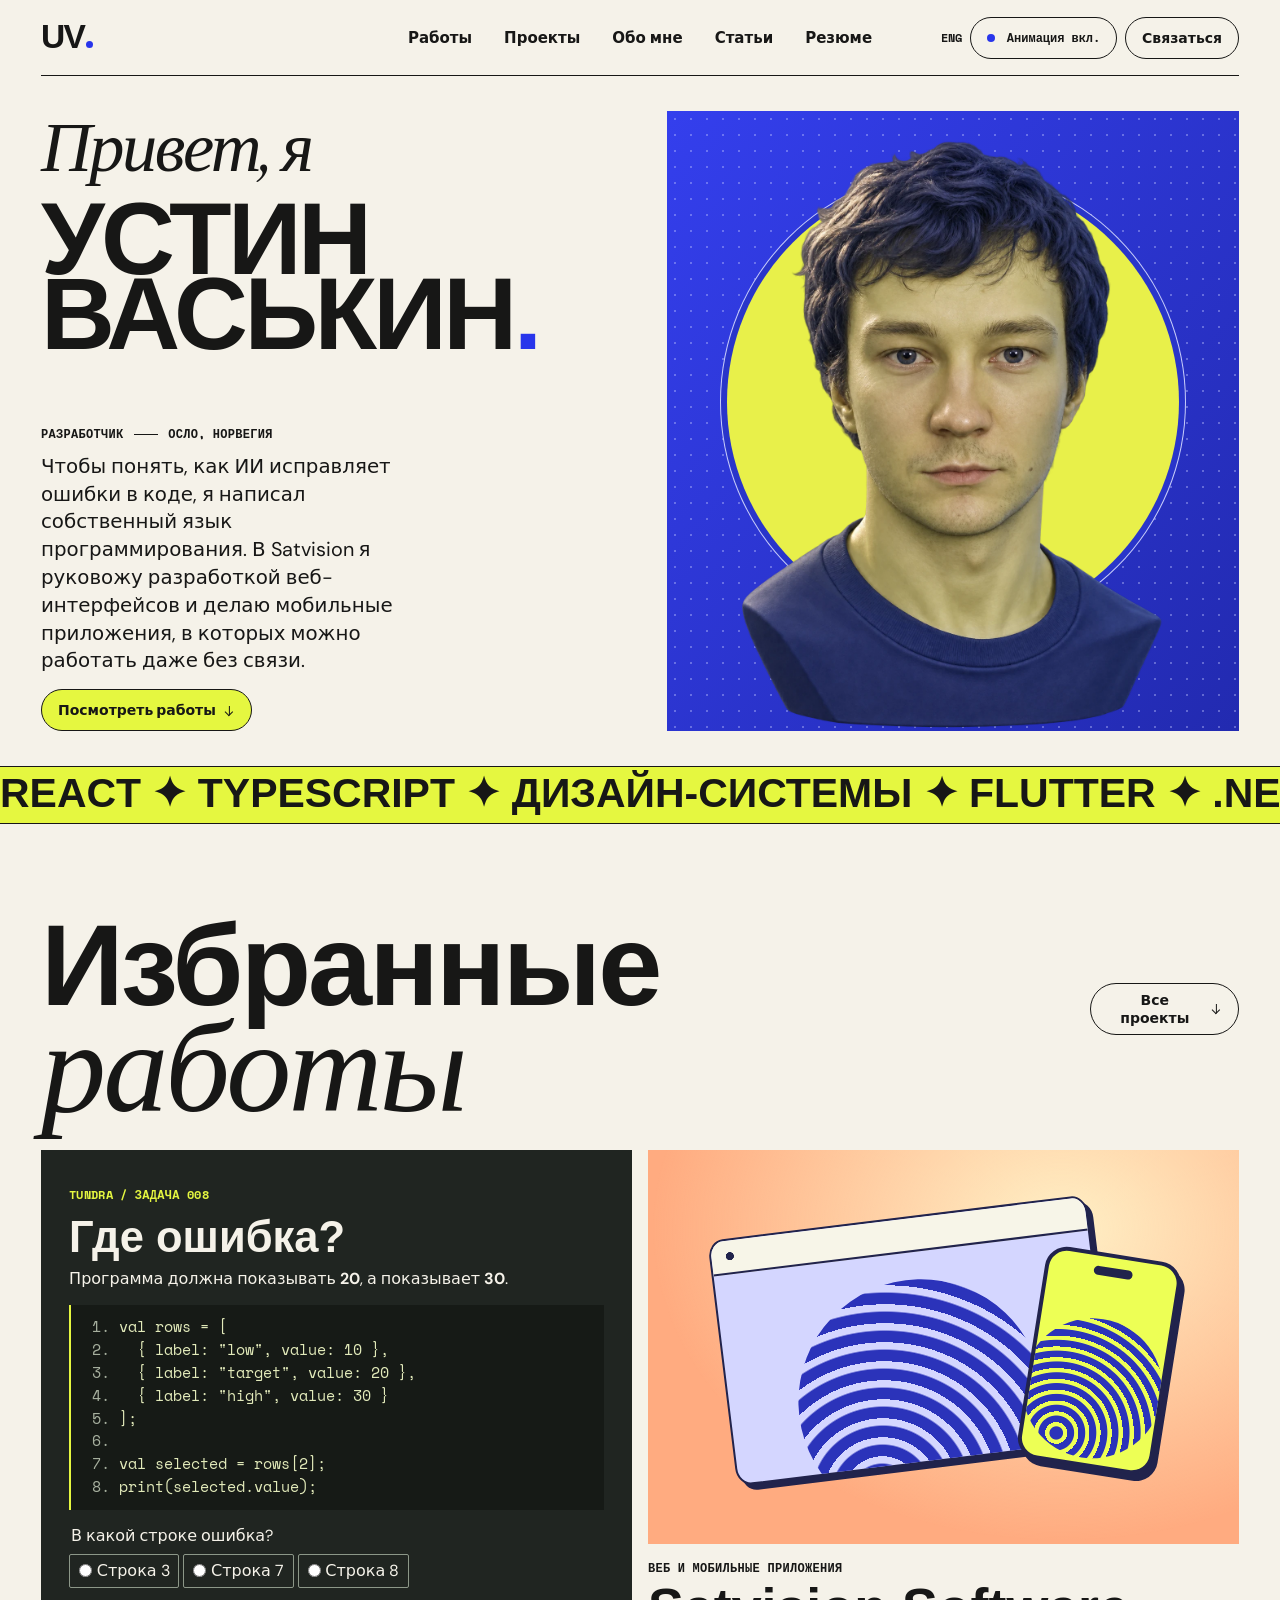
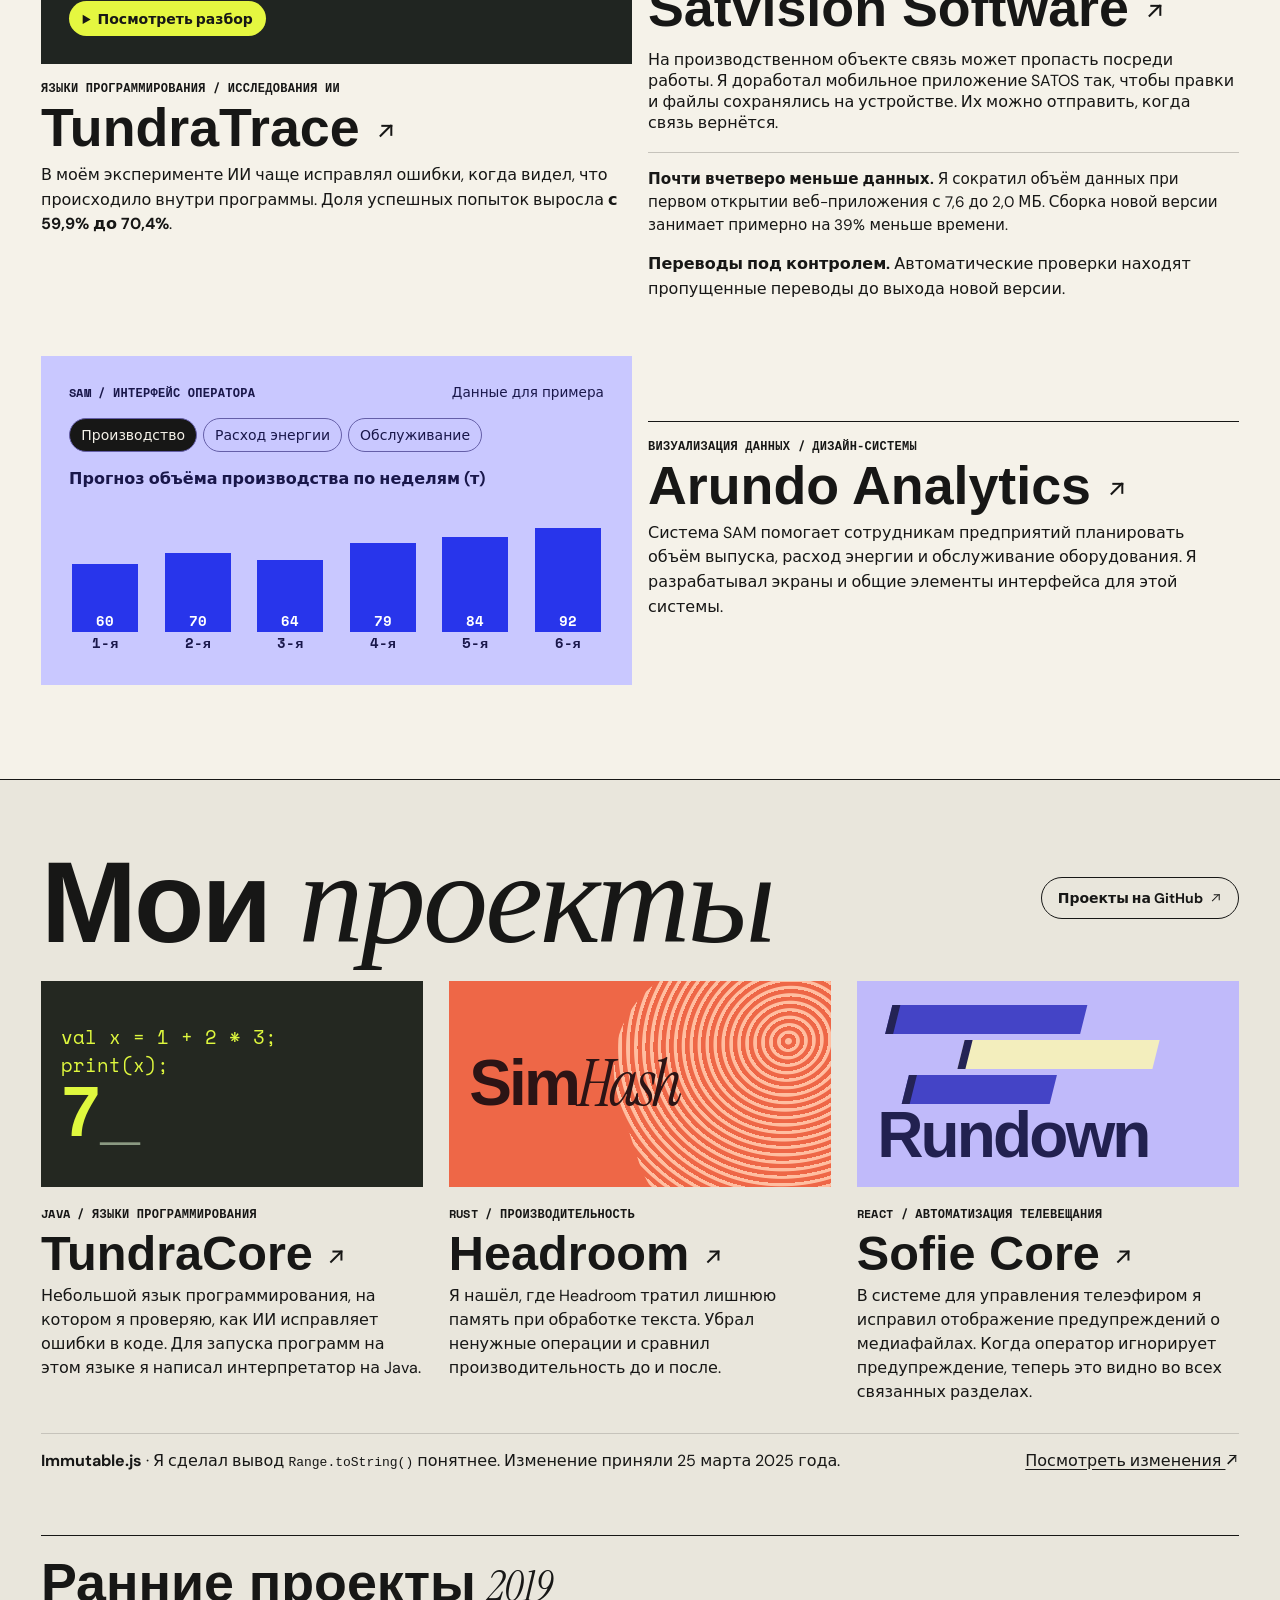
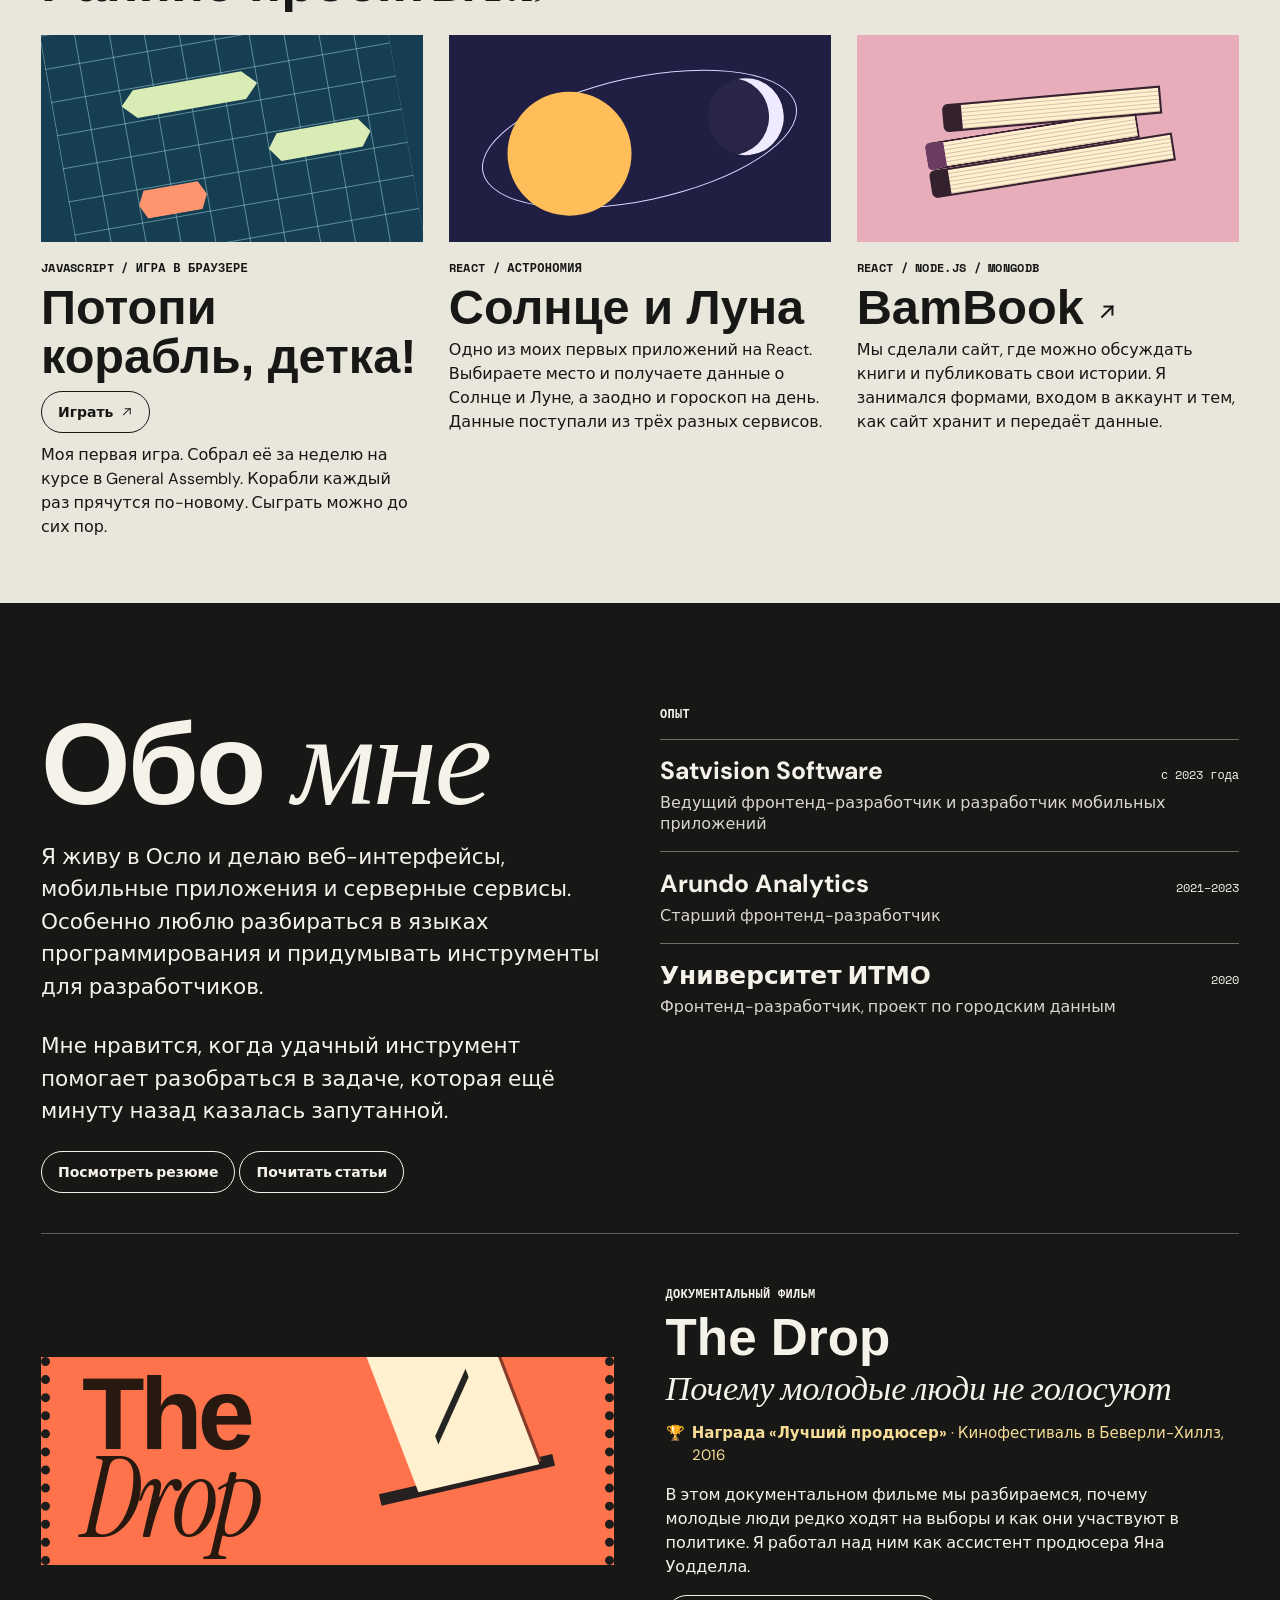
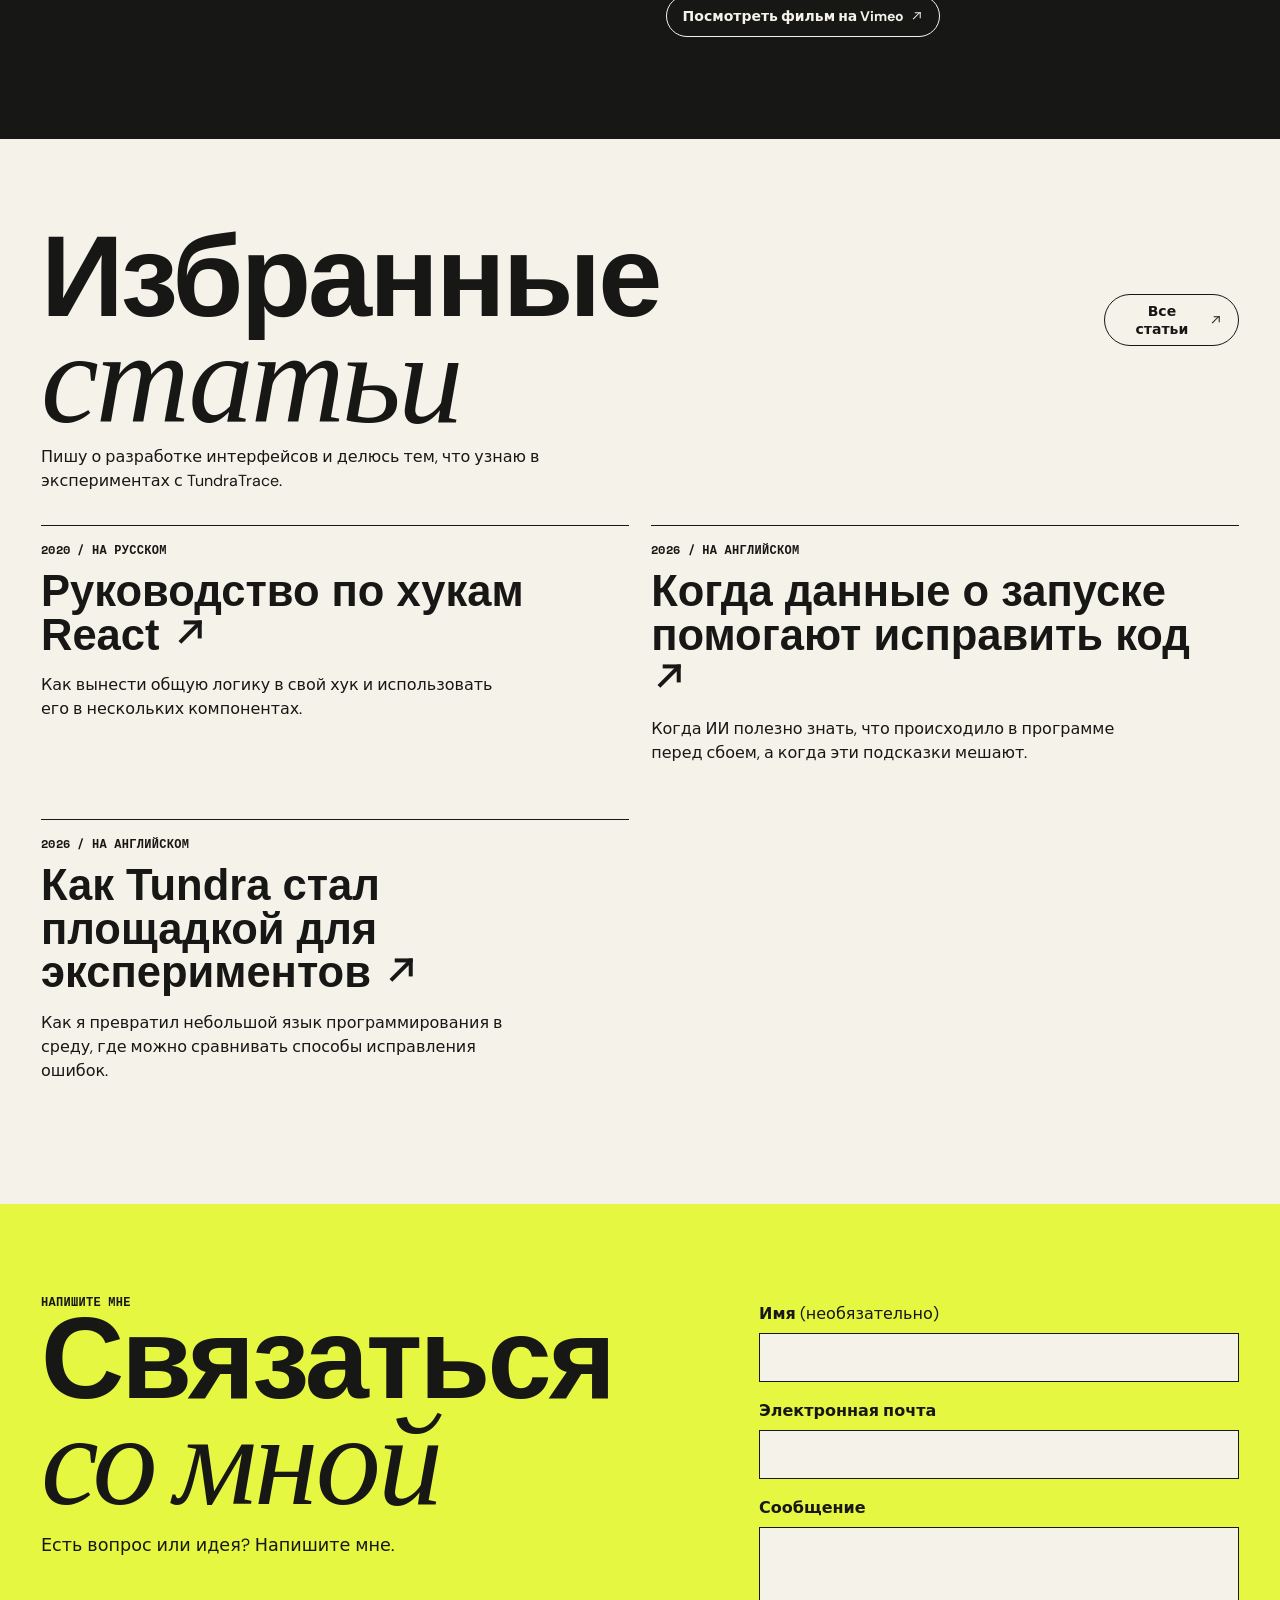
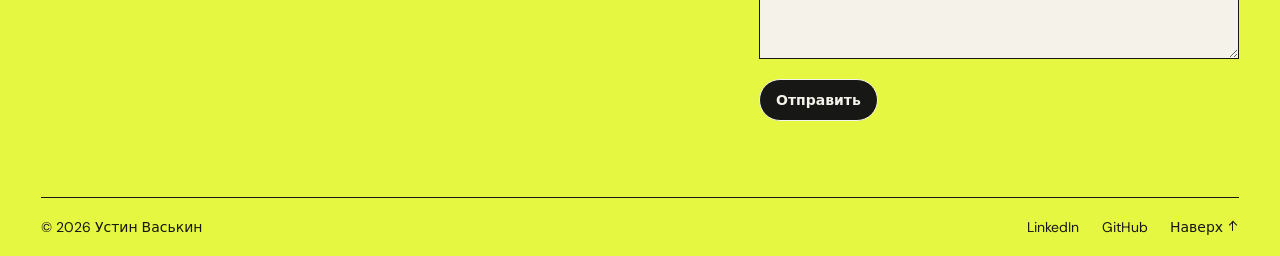
==== commit ee985a49: "Adjust Russian text" ====
--- a/ru/index.html
+++ b/ru/index.html
@@ -45,7 +45,7 @@
         <div class="hero-intro">
           <div>
             <p class="eyebrow hero-role">РАЗРАБОТЧИК <span></span> ОСЛО, НОРВЕГИЯ</p>
-            <p>Я делаю веб-сервисы и мобильные приложения для промышленности. А ещё исследую, как ИИ находит и исправляет ошибки в коде.</p>
+            <p>Чтобы понять, как ИИ исправляет ошибки в коде, я написал собственный язык программирования. В Satvision я руковожу разработкой веб-интерфейсов и делаю мобильные приложения, в которых можно работать даже без связи.</p>
           </div>
           <a class="pill primary-action" href="#work">Посмотреть работы <span class="site-icon site-icon--down" aria-hidden="true"></span></a>
         </div>
@@ -113,7 +113,7 @@
           <div class="project-copy">
             <p class="eyebrow">ЯЗЫКИ ПРОГРАММИРОВАНИЯ / ИССЛЕДОВАНИЯ ИИ</p>
             <h3><a href="./tundra.html">TundraTrace <span class="site-icon site-icon--external" aria-hidden="true"></span></a></h3>
-            <p>Что, если показать ИИ, что происходило внутри программы в момент ошибки? Чтобы это проверить, я создал свой язык программирования и набор тестов. В одном из экспериментов подсказки о ходе выполнения подняли итоговый показатель успешных исправлений с 59,9% до 70,4%.</p>
+            <p>В моём эксперименте ИИ чаще исправлял ошибки, когда видел, что происходило внутри программы. Доля успешных попыток выросла <strong>с 59,9% до 70,4%</strong>.</p>
           </div>
         </article>
 
@@ -127,9 +127,9 @@
           <div class="project-copy">
             <p class="eyebrow">ВЕБ И МОБИЛЬНЫЕ ПРИЛОЖЕНИЯ</p>
             <h3><a href="./satos.html">Satvision Software <span class="site-icon site-icon--external" aria-hidden="true"></span></a></h3>
-            <p>В Satvision я отвечаю за разработку веб-интерфейсов и работаю над мобильными приложениями. Одна из задач — сделать так, чтобы приложение оставалось полезным там, где пропадает интернет.</p>
+            <p>На производственном объекте связь может пропасть посреди работы. Я доработал мобильное приложение SATOS так, чтобы правки и файлы сохранялись на устройстве. Их можно отправить, когда связь вернётся.</p>
             <div class="outcomes">
-              <p><strong>Меньше ждать.</strong> Сборка новой версии занимает примерно на 39% меньше времени. При первом открытии приложения браузер загружает 2,0 МБ вместо 7,6 МБ.</p>
+              <p><strong>Почти вчетверо меньше данных.</strong> Я сократил объём данных при первом открытии веб-приложения с 7,6 до 2,0 МБ. Сборка новой версии занимает примерно на 39% меньше времени.</p>
               <p><strong>Переводы под контролем.</strong> Автоматические проверки находят пропущенные переводы до выхода новой версии.</p>
             </div>
           </div>
@@ -210,7 +210,7 @@
             <p class="eyebrow">JAVASCRIPT / ИГРА В БРАУЗЕРЕ</p>
             <h4>Потопи корабль, детка!</h4>
             <a class="pill play-game-link" href="./games/sink-a-ship/game.html">Играть <span class="site-icon site-icon--external" aria-hidden="true"></span></a>
-            <p>Свой первый «Морской бой» для браузера я сделал за неделю на курсе в General Assembly. В каждой новой партии корабли прячутся на случайных клетках.</p>
+            <p>Моя первая игра. Собрал её за неделю на курсе в General Assembly. Корабли каждый раз прячутся по-новому. Сыграть можно до сих пор.</p>
           </article>
           <article class="exhibit">
             <div class="specimen lunar-art" aria-hidden="true">
